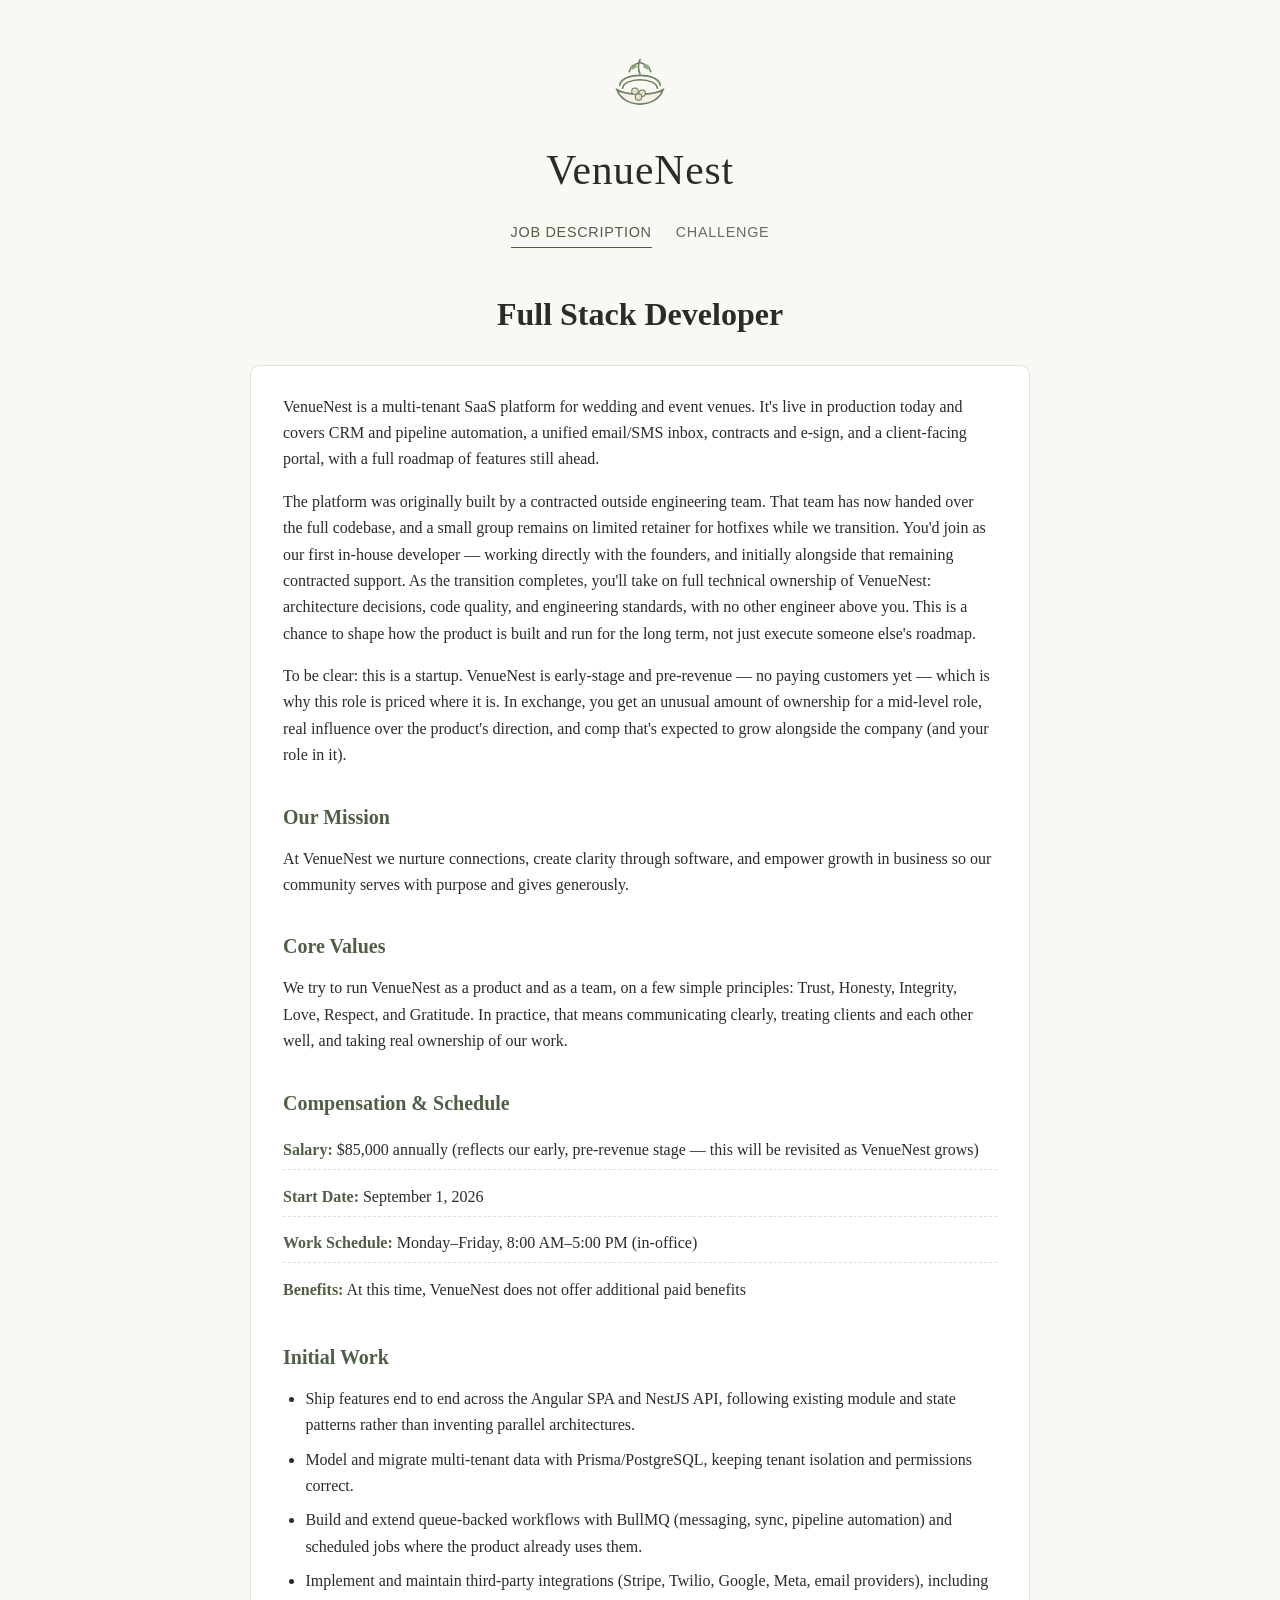
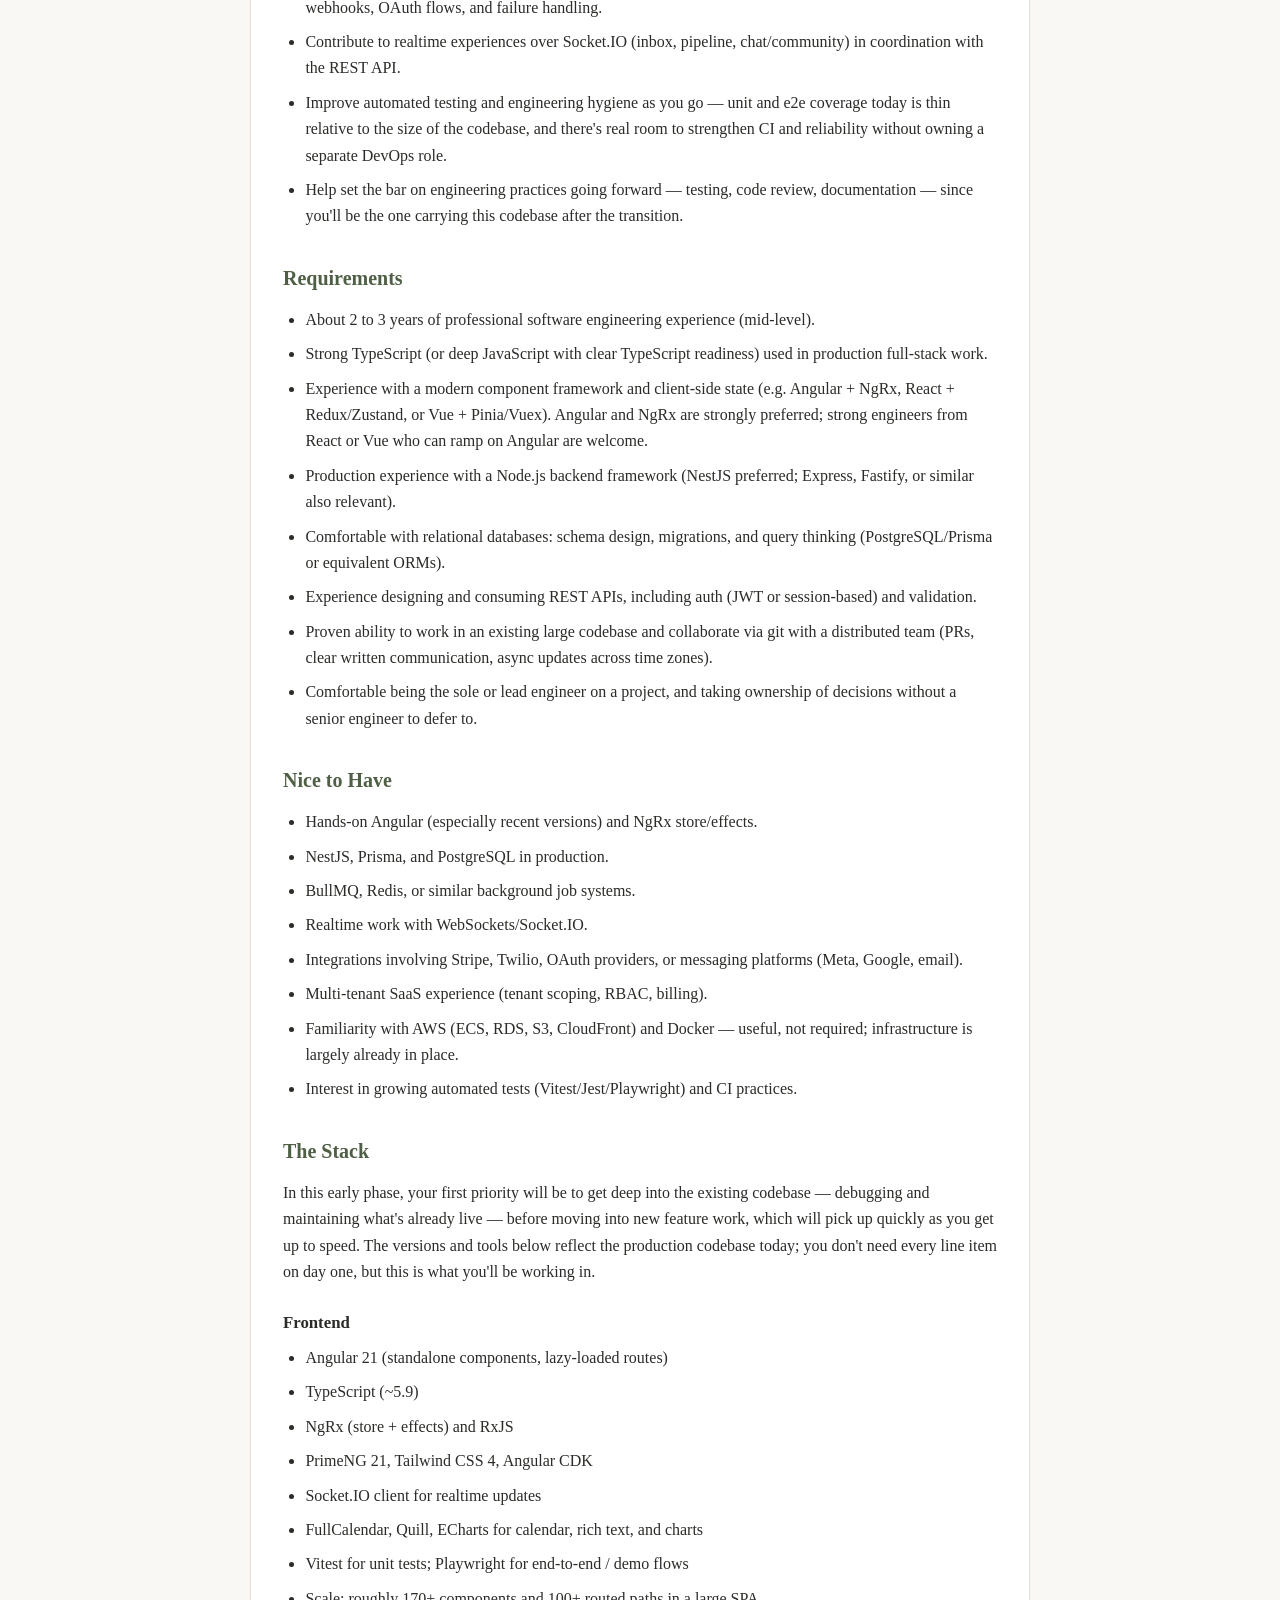
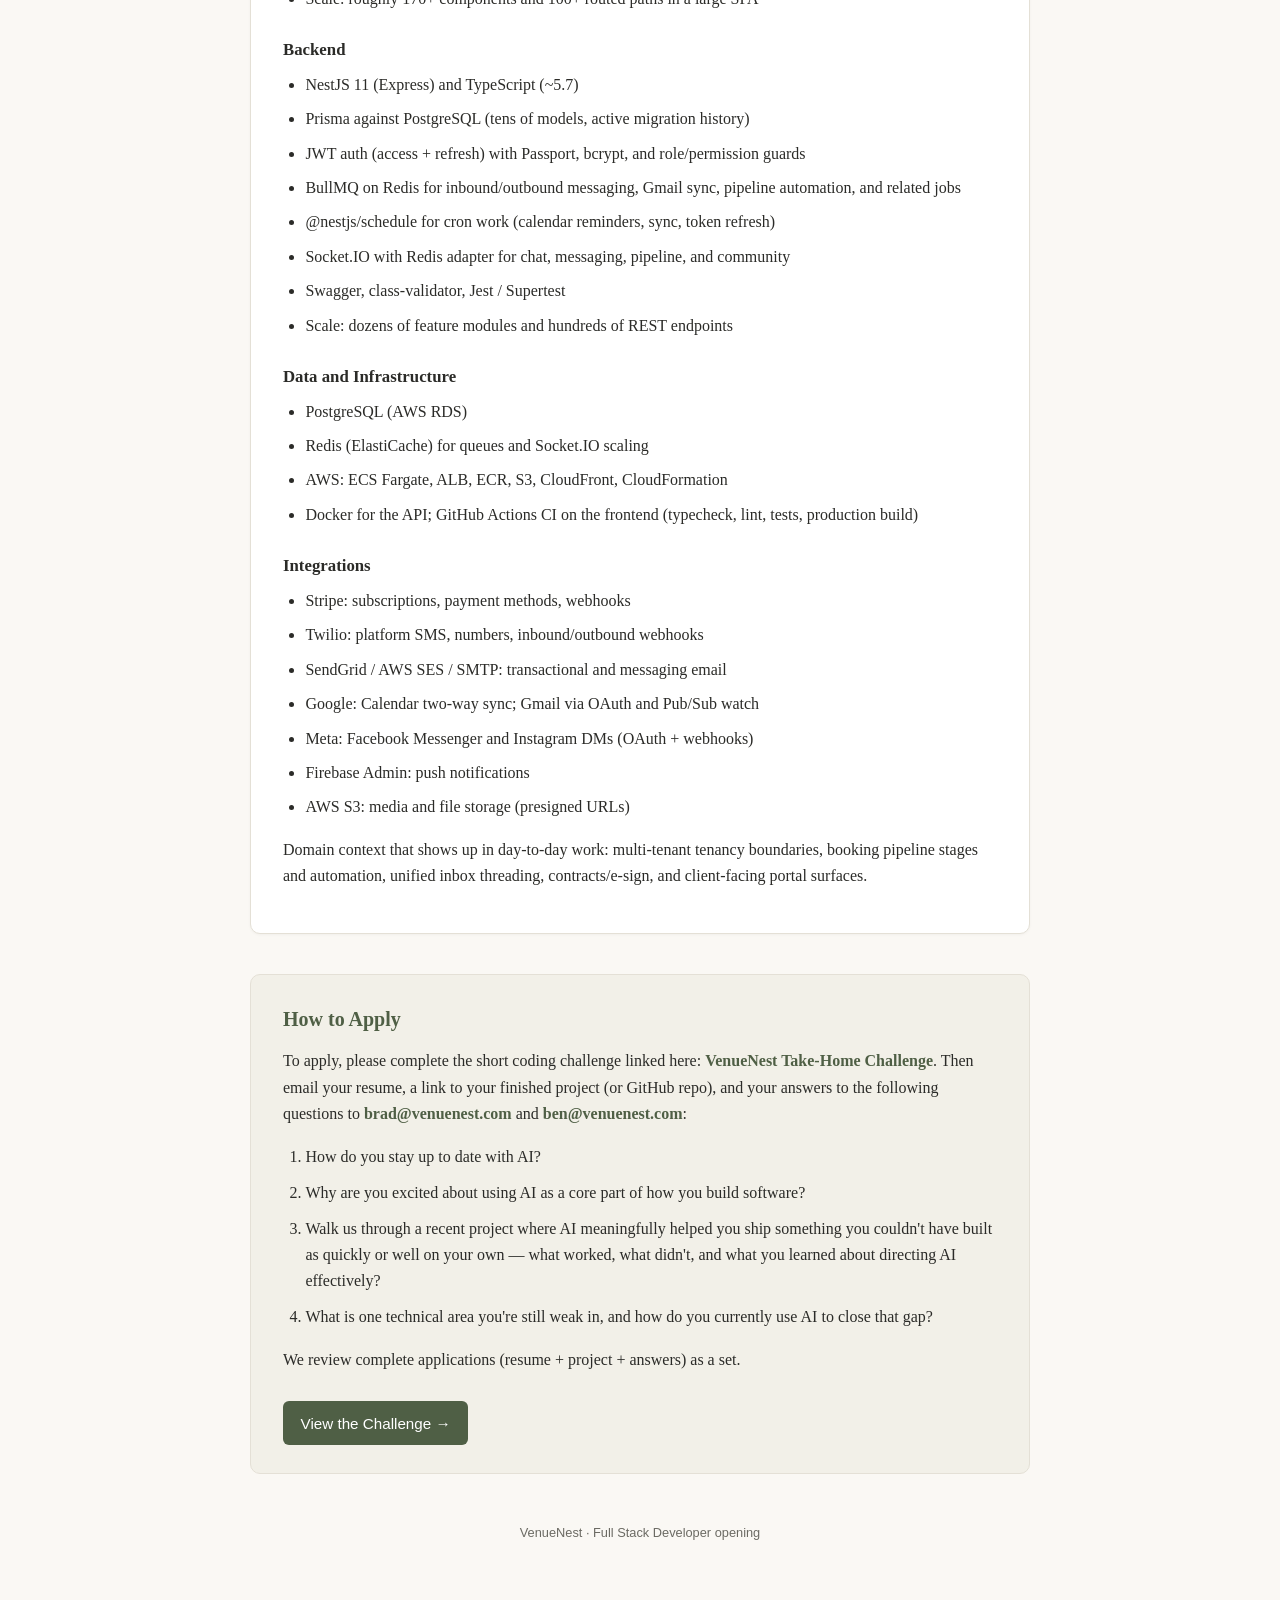
==== index.html @ 5af2a8e0 "Add VenueNest Full Stack Developer job listing site Static GitHub Pages site with the job descriptio" ====
<!DOCTYPE html>
<html lang="en">
<head>
<meta charset="UTF-8">
<meta name="viewport" content="width=device-width, initial-scale=1.0">
<title>Full Stack Developer — VenueNest</title>
<meta name="description" content="Full Stack Developer opening at VenueNest — a multi-tenant SaaS platform for wedding and event venues.">
<link rel="stylesheet" href="styles.css">
</head>
<body>
<div class="wrap">

  <header class="brand">
    <svg viewBox="0 0 100 100" xmlns="http://www.w3.org/2000/svg" aria-label="VenueNest logo">
      <g fill="none" stroke="#6b7f5e" stroke-width="2.2" stroke-linecap="round">
        <path d="M50 16 C 47 24, 47 30, 50 36" />
        <path d="M50 20 C 42 22, 37 27, 35 33" />
        <path d="M50 20 C 58 22, 63 27, 65 33" />
        <ellipse cx="41" cy="26" rx="5" ry="3" transform="rotate(-30 41 26)" fill="#8fa77e" stroke="none"/>
        <ellipse cx="59" cy="26" rx="5" ry="3" transform="rotate(30 59 26)" fill="#8fa77e" stroke="none"/>
        <path d="M22 52 C 22 44, 34 38, 50 38 C 66 38, 78 44, 78 52" />
        <path d="M26 56 C 26 49, 37 44, 50 44 C 63 44, 74 49, 74 56" />
        <path d="M18 58 C 30 66, 70 66, 82 58 C 78 70, 65 78, 50 78 C 35 78, 22 70, 18 58 Z" fill="#f2f0e8" stroke="#6b7f5e"/>
        <circle cx="43" cy="60" r="4.5" fill="#e8dfc8" stroke="#6b7f5e" stroke-width="1.4"/>
        <circle cx="53" cy="63" r="4.5" fill="#e8dfc8" stroke="#6b7f5e" stroke-width="1.4"/>
        <circle cx="48" cy="68" r="4.5" fill="#e8dfc8" stroke="#6b7f5e" stroke-width="1.4"/>
      </g>
    </svg>
    <div class="wordmark">VenueNest</div>
    <nav class="top">
      <a href="index.html" class="active">Job Description</a>
      <a href="challenge.html">Challenge</a>
    </nav>
  </header>

  <h1 class="title">Full Stack Developer</h1>

  <div class="card">
    <p>VenueNest is a multi-tenant SaaS platform for wedding and event venues. It's live in production today and covers CRM and pipeline automation, a unified email/SMS inbox, contracts and e-sign, and a client-facing portal, with a full roadmap of features still ahead.</p>

    <p>The platform was originally built by a contracted outside engineering team. That team has now handed over the full codebase, and a small group remains on limited retainer for hotfixes while we transition. You'd join as our first in-house developer — working directly with the founders, and initially alongside that remaining contracted support. As the transition completes, you'll take on full technical ownership of VenueNest: architecture decisions, code quality, and engineering standards, with no other engineer above you. This is a chance to shape how the product is built and run for the long term, not just execute someone else's roadmap.</p>

    <p>To be clear: this is a startup. VenueNest is early-stage and pre-revenue — no paying customers yet — which is why this role is priced where it is. In exchange, you get an unusual amount of ownership for a mid-level role, real influence over the product's direction, and comp that's expected to grow alongside the company (and your role in it).</p>

    <h2>Our Mission</h2>
    <p>At VenueNest we nurture connections, create clarity through software, and empower growth in business so our community serves with purpose and gives generously.</p>

    <h2>Core Values</h2>
    <p>We try to run VenueNest as a product and as a team, on a few simple principles: Trust, Honesty, Integrity, Love, Respect, and Gratitude. In practice, that means communicating clearly, treating clients and each other well, and taking real ownership of our work.</p>

    <h2>Compensation &amp; Schedule</h2>
    <ul class="meta-list">
      <li><strong>Salary:</strong> $85,000 annually (reflects our early, pre-revenue stage — this will be revisited as VenueNest grows)</li>
      <li><strong>Start Date:</strong> September 1, 2026</li>
      <li><strong>Work Schedule:</strong> Monday–Friday, 8:00 AM–5:00 PM (in-office)</li>
      <li><strong>Benefits:</strong> At this time, VenueNest does not offer additional paid benefits</li>
    </ul>

    <h2>Initial Work</h2>
    <ul>
      <li>Ship features end to end across the Angular SPA and NestJS API, following existing module and state patterns rather than inventing parallel architectures.</li>
      <li>Model and migrate multi-tenant data with Prisma/PostgreSQL, keeping tenant isolation and permissions correct.</li>
      <li>Build and extend queue-backed workflows with BullMQ (messaging, sync, pipeline automation) and scheduled jobs where the product already uses them.</li>
      <li>Implement and maintain third-party integrations (Stripe, Twilio, Google, Meta, email providers), including webhooks, OAuth flows, and failure handling.</li>
      <li>Contribute to realtime experiences over Socket.IO (inbox, pipeline, chat/community) in coordination with the REST API.</li>
      <li>Improve automated testing and engineering hygiene as you go — unit and e2e coverage today is thin relative to the size of the codebase, and there's real room to strengthen CI and reliability without owning a separate DevOps role.</li>
      <li>Help set the bar on engineering practices going forward — testing, code review, documentation — since you'll be the one carrying this codebase after the transition.</li>
    </ul>

    <h2>Requirements</h2>
    <ul>
      <li>About 2 to 3 years of professional software engineering experience (mid-level).</li>
      <li>Strong TypeScript (or deep JavaScript with clear TypeScript readiness) used in production full-stack work.</li>
      <li>Experience with a modern component framework and client-side state (e.g. Angular + NgRx, React + Redux/Zustand, or Vue + Pinia/Vuex). Angular and NgRx are strongly preferred; strong engineers from React or Vue who can ramp on Angular are welcome.</li>
      <li>Production experience with a Node.js backend framework (NestJS preferred; Express, Fastify, or similar also relevant).</li>
      <li>Comfortable with relational databases: schema design, migrations, and query thinking (PostgreSQL/Prisma or equivalent ORMs).</li>
      <li>Experience designing and consuming REST APIs, including auth (JWT or session-based) and validation.</li>
      <li>Proven ability to work in an existing large codebase and collaborate via git with a distributed team (PRs, clear written communication, async updates across time zones).</li>
      <li>Comfortable being the sole or lead engineer on a project, and taking ownership of decisions without a senior engineer to defer to.</li>
    </ul>

    <h2>Nice to Have</h2>
    <ul>
      <li>Hands-on Angular (especially recent versions) and NgRx store/effects.</li>
      <li>NestJS, Prisma, and PostgreSQL in production.</li>
      <li>BullMQ, Redis, or similar background job systems.</li>
      <li>Realtime work with WebSockets/Socket.IO.</li>
      <li>Integrations involving Stripe, Twilio, OAuth providers, or messaging platforms (Meta, Google, email).</li>
      <li>Multi-tenant SaaS experience (tenant scoping, RBAC, billing).</li>
      <li>Familiarity with AWS (ECS, RDS, S3, CloudFront) and Docker — useful, not required; infrastructure is largely already in place.</li>
      <li>Interest in growing automated tests (Vitest/Jest/Playwright) and CI practices.</li>
    </ul>

    <h2>The Stack</h2>
    <p>In this early phase, your first priority will be to get deep into the existing codebase — debugging and maintaining what's already live — before moving into new feature work, which will pick up quickly as you get up to speed. The versions and tools below reflect the production codebase today; you don't need every line item on day one, but this is what you'll be working in.</p>

    <h3>Frontend</h3>
    <ul>
      <li>Angular 21 (standalone components, lazy-loaded routes)</li>
      <li>TypeScript (~5.9)</li>
      <li>NgRx (store + effects) and RxJS</li>
      <li>PrimeNG 21, Tailwind CSS 4, Angular CDK</li>
      <li>Socket.IO client for realtime updates</li>
      <li>FullCalendar, Quill, ECharts for calendar, rich text, and charts</li>
      <li>Vitest for unit tests; Playwright for end-to-end / demo flows</li>
      <li>Scale: roughly 170+ components and 100+ routed paths in a large SPA</li>
    </ul>

    <h3>Backend</h3>
    <ul>
      <li>NestJS 11 (Express) and TypeScript (~5.7)</li>
      <li>Prisma against PostgreSQL (tens of models, active migration history)</li>
      <li>JWT auth (access + refresh) with Passport, bcrypt, and role/permission guards</li>
      <li>BullMQ on Redis for inbound/outbound messaging, Gmail sync, pipeline automation, and related jobs</li>
      <li>@nestjs/schedule for cron work (calendar reminders, sync, token refresh)</li>
      <li>Socket.IO with Redis adapter for chat, messaging, pipeline, and community</li>
      <li>Swagger, class-validator, Jest / Supertest</li>
      <li>Scale: dozens of feature modules and hundreds of REST endpoints</li>
    </ul>

    <h3>Data and Infrastructure</h3>
    <ul>
      <li>PostgreSQL (AWS RDS)</li>
      <li>Redis (ElastiCache) for queues and Socket.IO scaling</li>
      <li>AWS: ECS Fargate, ALB, ECR, S3, CloudFront, CloudFormation</li>
      <li>Docker for the API; GitHub Actions CI on the frontend (typecheck, lint, tests, production build)</li>
    </ul>

    <h3>Integrations</h3>
    <ul>
      <li>Stripe: subscriptions, payment methods, webhooks</li>
      <li>Twilio: platform SMS, numbers, inbound/outbound webhooks</li>
      <li>SendGrid / AWS SES / SMTP: transactional and messaging email</li>
      <li>Google: Calendar two-way sync; Gmail via OAuth and Pub/Sub watch</li>
      <li>Meta: Facebook Messenger and Instagram DMs (OAuth + webhooks)</li>
      <li>Firebase Admin: push notifications</li>
      <li>AWS S3: media and file storage (presigned URLs)</li>
    </ul>

    <p>Domain context that shows up in day-to-day work: multi-tenant tenancy boundaries, booking pipeline stages and automation, unified inbox threading, contracts/e-sign, and client-facing portal surfaces.</p>
  </div>

  <div class="apply-block">
    <h2>How to Apply</h2>
    <p>To apply, please complete the short coding challenge linked here: <a class="email" href="challenge.html">VenueNest Take-Home Challenge</a>. Then email your resume, a link to your finished project (or GitHub repo), and your answers to the following questions to <a class="email" href="mailto:brad@venuenest.com">brad@venuenest.com</a> and <a class="email" href="mailto:ben@venuenest.com">ben@venuenest.com</a>:</p>
    <ol>
      <li>How do you stay up to date with AI?</li>
      <li>Why are you excited about using AI as a core part of how you build software?</li>
      <li>Walk us through a recent project where AI meaningfully helped you ship something you couldn't have built as quickly or well on your own — what worked, what didn't, and what you learned about directing AI effectively?</li>
      <li>What is one technical area you're still weak in, and how do you currently use AI to close that gap?</li>
    </ol>
    <p>We review complete applications (resume + project + answers) as a set.</p>
    <a class="challenge-link" href="challenge.html">View the Challenge →</a>
  </div>

  <footer class="site">VenueNest · Full Stack Developer opening</footer>

</div>
</body>
</html>
---- styles.css ----
:root {
  --ink: #2b2b28;
  --muted: #6b6a63;
  --paper: #faf8f4;
  --card: #ffffff;
  --line: #e4e0d6;
  --accent: #6b7f5e;
  --accent-dark: #4f5f45;
  --max: 780px;
}

* { box-sizing: border-box; }

html, body {
  margin: 0;
  padding: 0;
  background: var(--paper);
  color: var(--ink);
  font-family: "Iowan Old Style", "Palatino Linotype", Georgia, "Times New Roman", serif;
  line-height: 1.65;
}

body {
  padding: 3rem 1.25rem 5rem;
}

.wrap {
  max-width: var(--max);
  margin: 0 auto;
}

header.brand {
  text-align: center;
  margin-bottom: 2.5rem;
}

header.brand svg {
  width: 72px;
  height: 72px;
  margin-bottom: 0.5rem;
}

header.brand .wordmark {
  font-size: 2.6rem;
  letter-spacing: 0.02em;
  color: var(--ink);
  font-weight: 500;
}

nav.top {
  display: flex;
  justify-content: center;
  gap: 1.5rem;
  margin-top: 1rem;
  font-family: -apple-system, BlinkMacSystemFont, "Segoe UI", Helvetica, Arial, sans-serif;
  font-size: 0.9rem;
  letter-spacing: 0.05em;
  text-transform: uppercase;
}

nav.top a {
  color: var(--muted);
  text-decoration: none;
  border-bottom: 1px solid transparent;
  padding-bottom: 2px;
}

nav.top a.active {
  color: var(--accent-dark);
  border-bottom-color: var(--accent-dark);
}

nav.top a:hover {
  color: var(--accent-dark);
}

hr.rule {
  border: none;
  border-top: 1px solid var(--line);
  margin: 2rem 0;
}

h1.title {
  text-align: center;
  font-size: 2rem;
  font-weight: 600;
  margin: 0 0 1.5rem;
}

h2 {
  font-size: 1.25rem;
  font-weight: 600;
  margin: 2rem 0 0.75rem;
  color: var(--accent-dark);
}

h3 {
  font-size: 1.05rem;
  font-weight: 600;
  margin: 1.5rem 0 0.5rem;
}

p {
  margin: 0 0 1rem;
}

ul {
  margin: 0 0 1rem;
  padding-left: 1.4rem;
}

li {
  margin-bottom: 0.5rem;
}

.meta-list {
  list-style: none;
  padding-left: 0;
}

.meta-list li {
  padding: 0.35rem 0;
  border-bottom: 1px dashed var(--line);
}

.meta-list li:last-child {
  border-bottom: none;
}

.meta-list strong {
  color: var(--accent-dark);
}

.card {
  background: var(--card);
  border: 1px solid var(--line);
  border-radius: 10px;
  padding: 1.75rem 2rem;
  box-shadow: 0 1px 3px rgba(0,0,0,0.04);
}

.apply-block {
  margin-top: 2.5rem;
  background: #f2f0e8;
  border: 1px solid var(--line);
  border-radius: 10px;
  padding: 1.75rem 2rem;
}

.apply-block h2 {
  margin-top: 0;
}

.apply-block ol {
  padding-left: 1.4rem;
}

.apply-block li {
  margin-bottom: 0.6rem;
}

a.email {
  color: var(--accent-dark);
  font-weight: 600;
  text-decoration: none;
}

a.email:hover {
  text-decoration: underline;
}

.challenge-link {
  display: inline-block;
  margin-top: 0.75rem;
  font-family: -apple-system, BlinkMacSystemFont, "Segoe UI", Helvetica, Arial, sans-serif;
  font-size: 0.95rem;
  color: #fff;
  background: var(--accent-dark);
  padding: 0.6rem 1.1rem;
  border-radius: 6px;
  text-decoration: none;
}

.challenge-link:hover {
  background: var(--accent);
}

footer.site {
  text-align: center;
  margin-top: 3rem;
  font-family: -apple-system, BlinkMacSystemFont, "Segoe UI", Helvetica, Arial, sans-serif;
  font-size: 0.8rem;
  color: var(--muted);
}
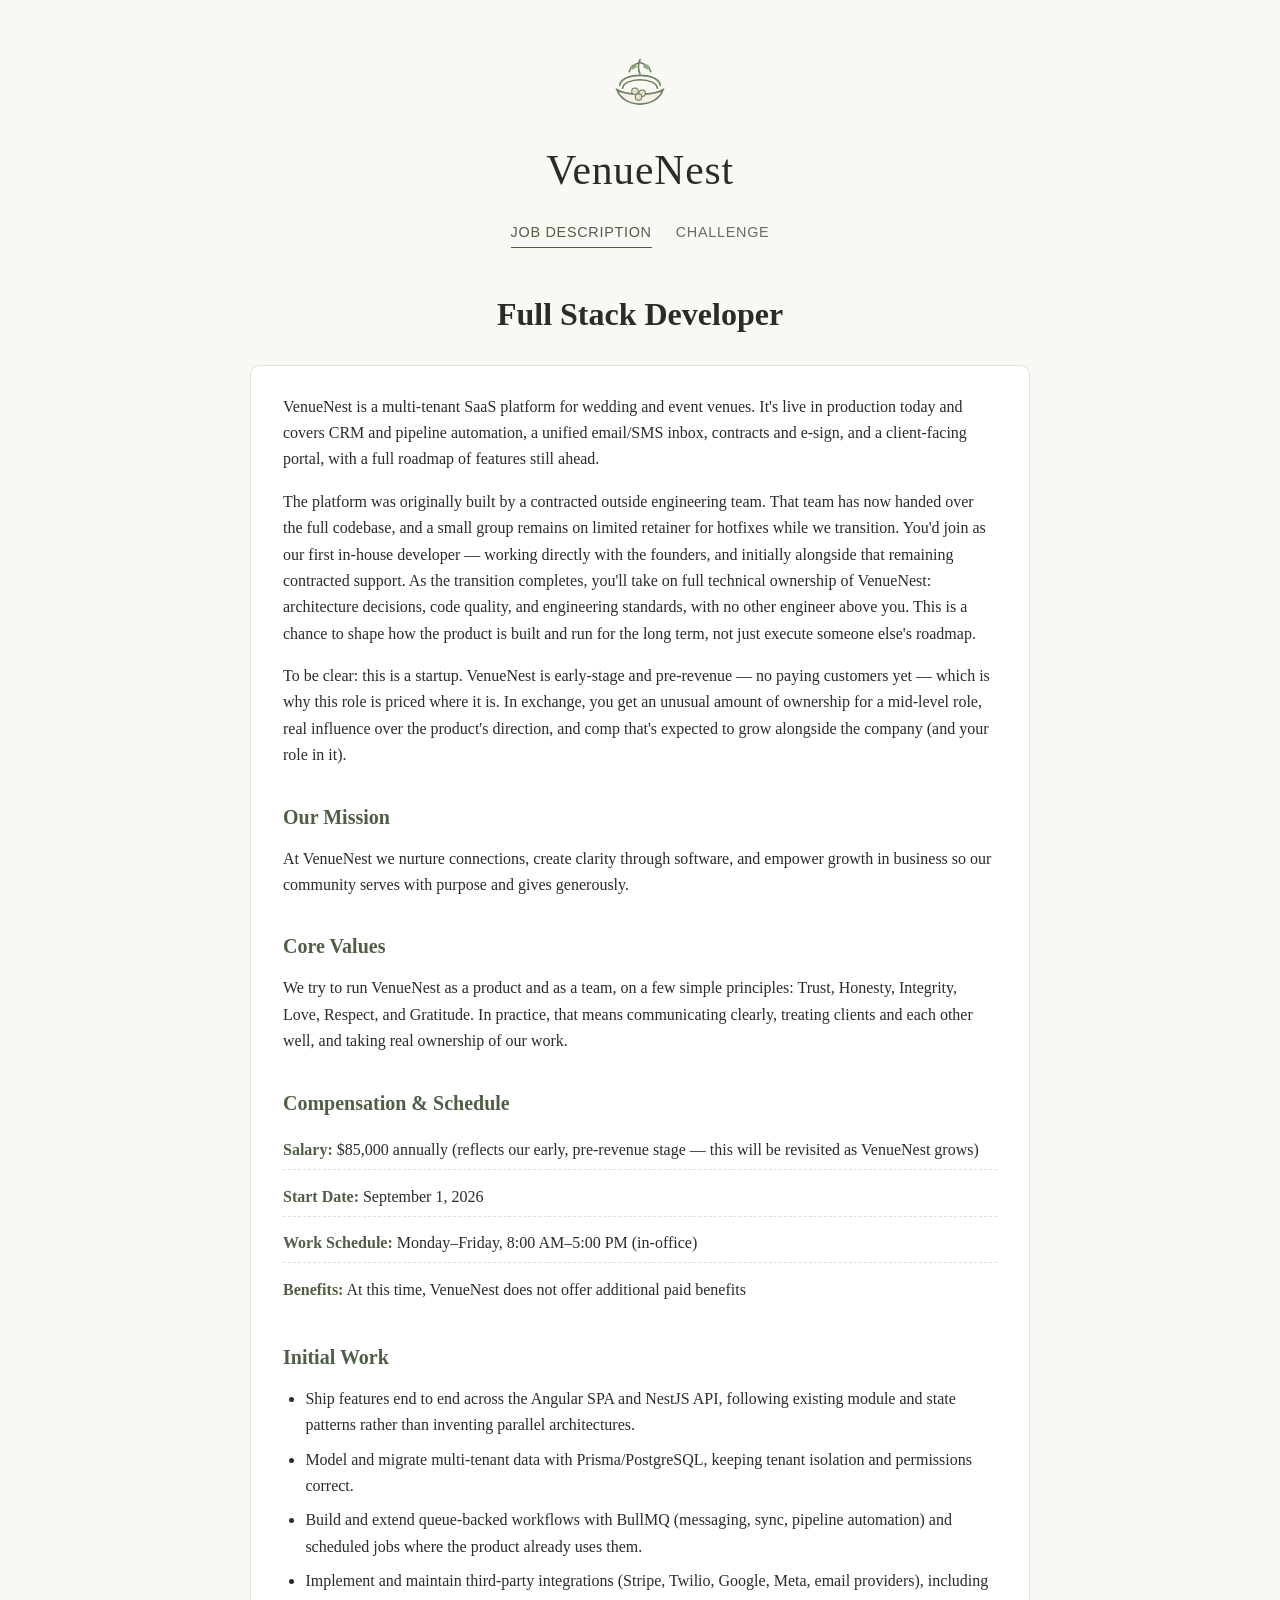
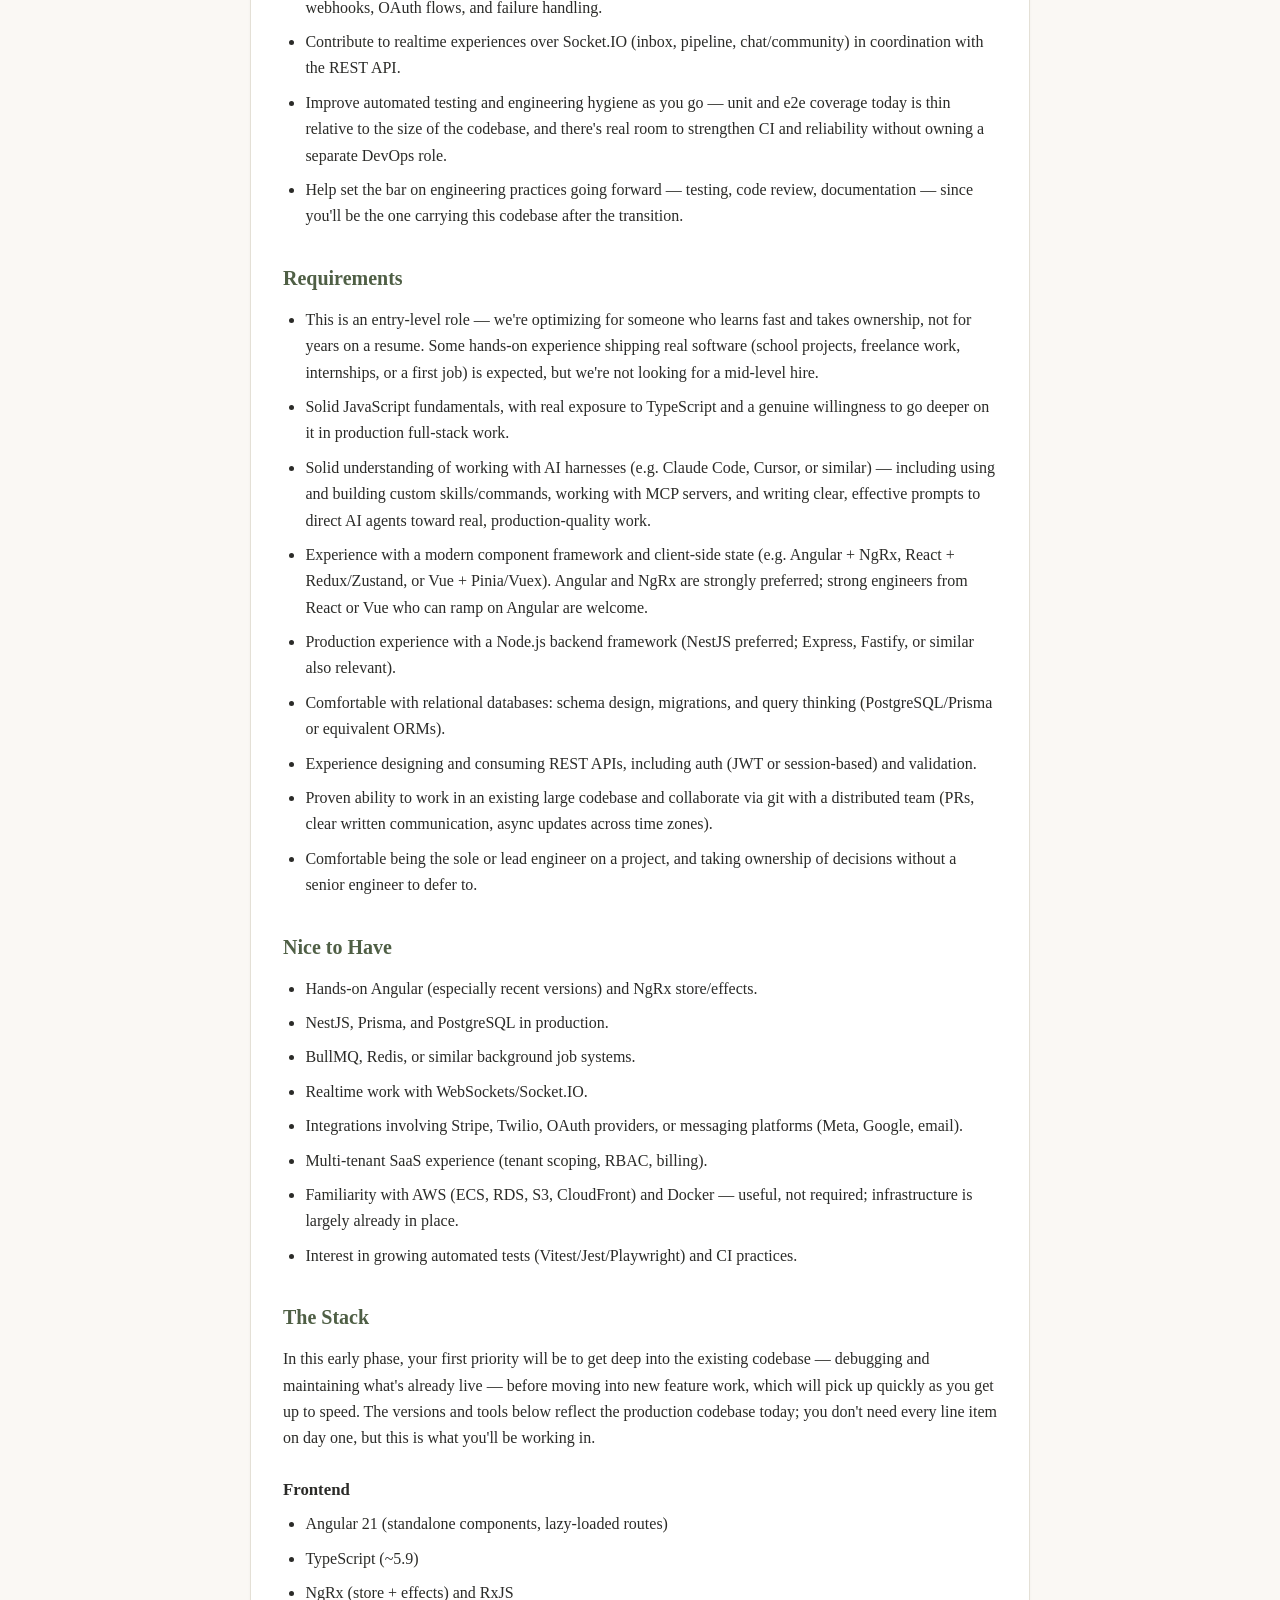
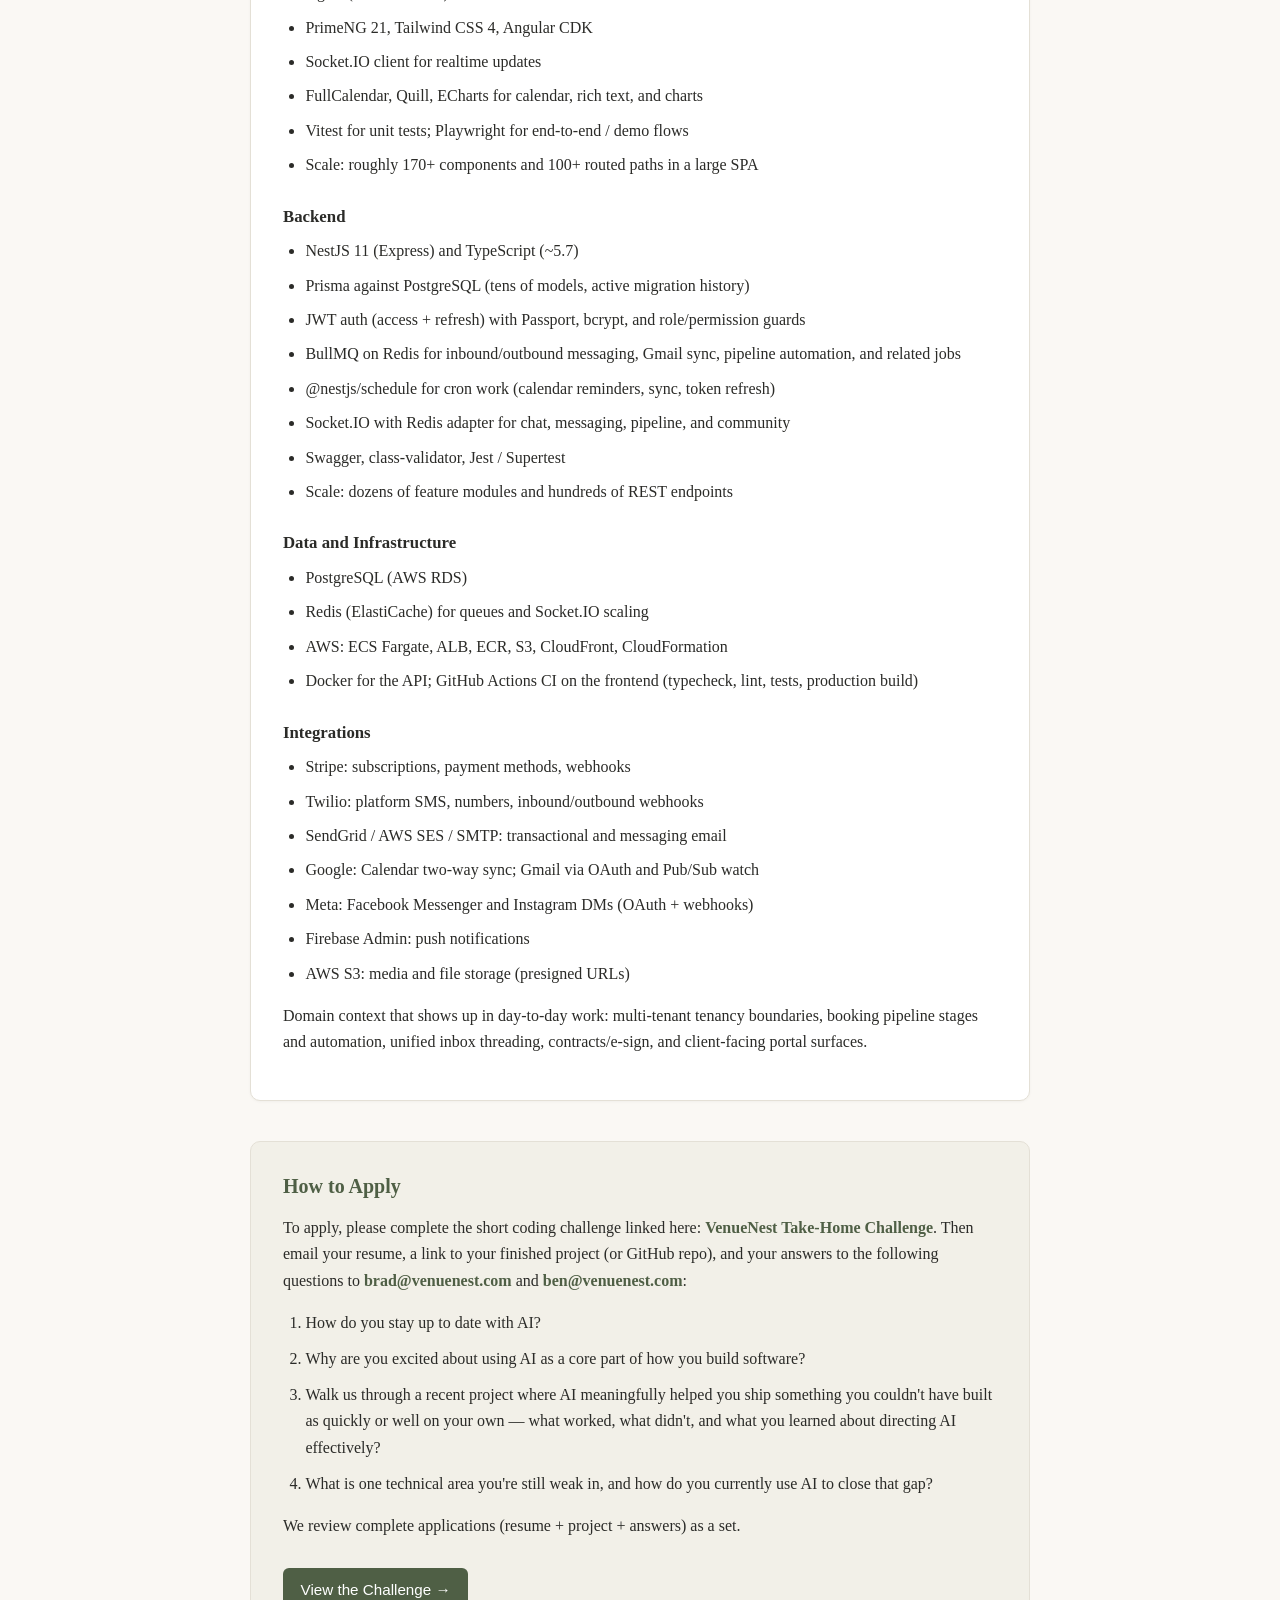
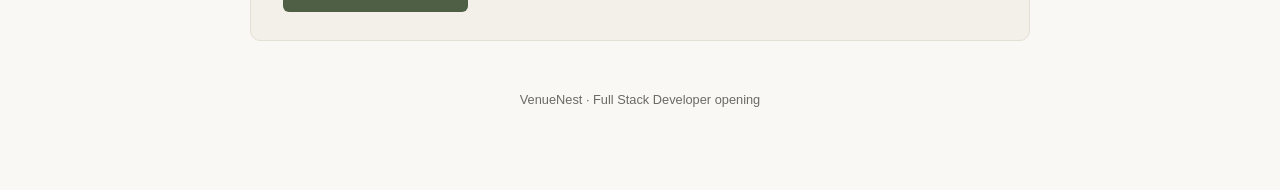
==== commit b4afbd31: "Simplify requirements for entry-level framing, add AI harness/MCP requirement" ====
--- a/index.html
+++ b/index.html
@@ -69,8 +69,9 @@
 
     <h2>Requirements</h2>
     <ul>
-      <li>About 2 to 3 years of professional software engineering experience (mid-level).</li>
-      <li>Strong TypeScript (or deep JavaScript with clear TypeScript readiness) used in production full-stack work.</li>
+      <li>This is an entry-level role — we're optimizing for someone who learns fast and takes ownership, not for years on a resume. Some hands-on experience shipping real software (school projects, freelance work, internships, or a first job) is expected, but we're not looking for a mid-level hire.</li>
+      <li>Solid JavaScript fundamentals, with real exposure to TypeScript and a genuine willingness to go deeper on it in production full-stack work.</li>
+      <li>Solid understanding of working with AI harnesses (e.g. Claude Code, Cursor, or similar) — including using and building custom skills/commands, working with MCP servers, and writing clear, effective prompts to direct AI agents toward real, production-quality work.</li>
       <li>Experience with a modern component framework and client-side state (e.g. Angular + NgRx, React + Redux/Zustand, or Vue + Pinia/Vuex). Angular and NgRx are strongly preferred; strong engineers from React or Vue who can ramp on Angular are welcome.</li>
       <li>Production experience with a Node.js backend framework (NestJS preferred; Express, Fastify, or similar also relevant).</li>
       <li>Comfortable with relational databases: schema design, migrations, and query thinking (PostgreSQL/Prisma or equivalent ORMs).</li>
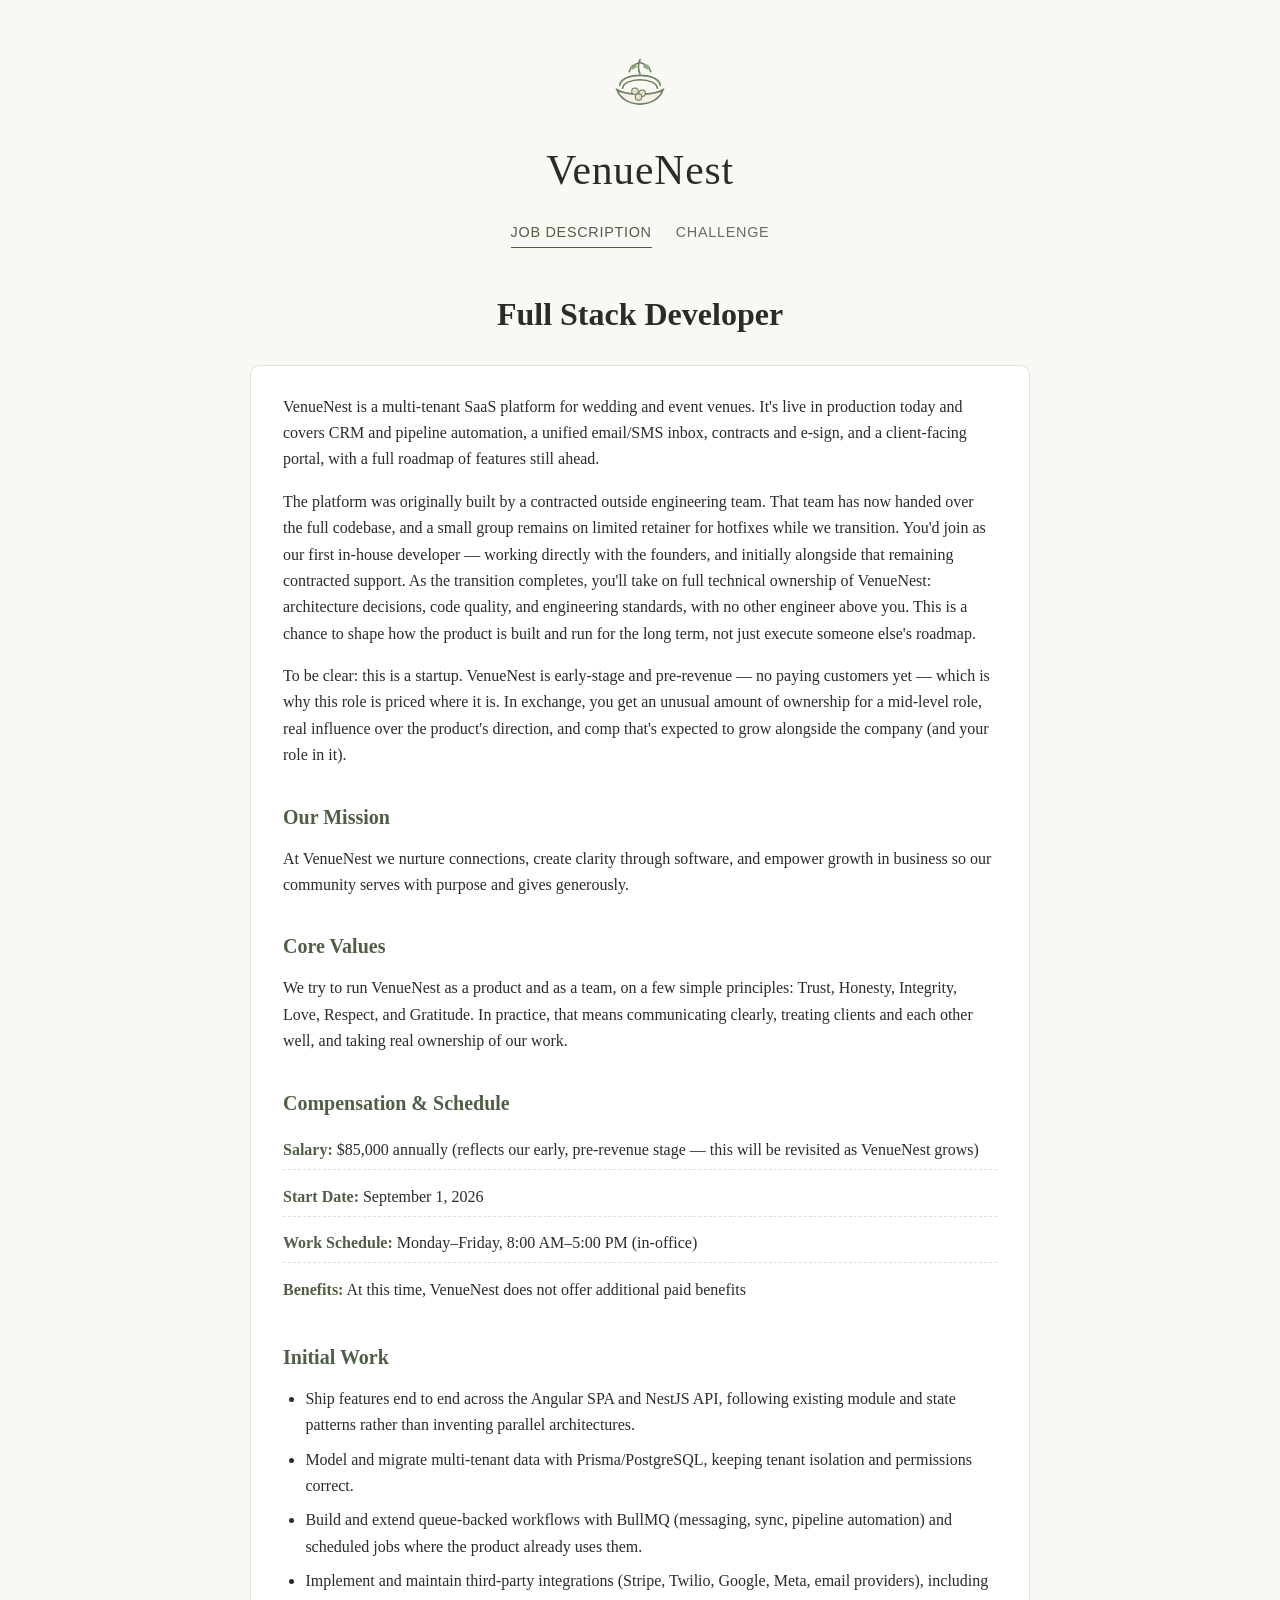
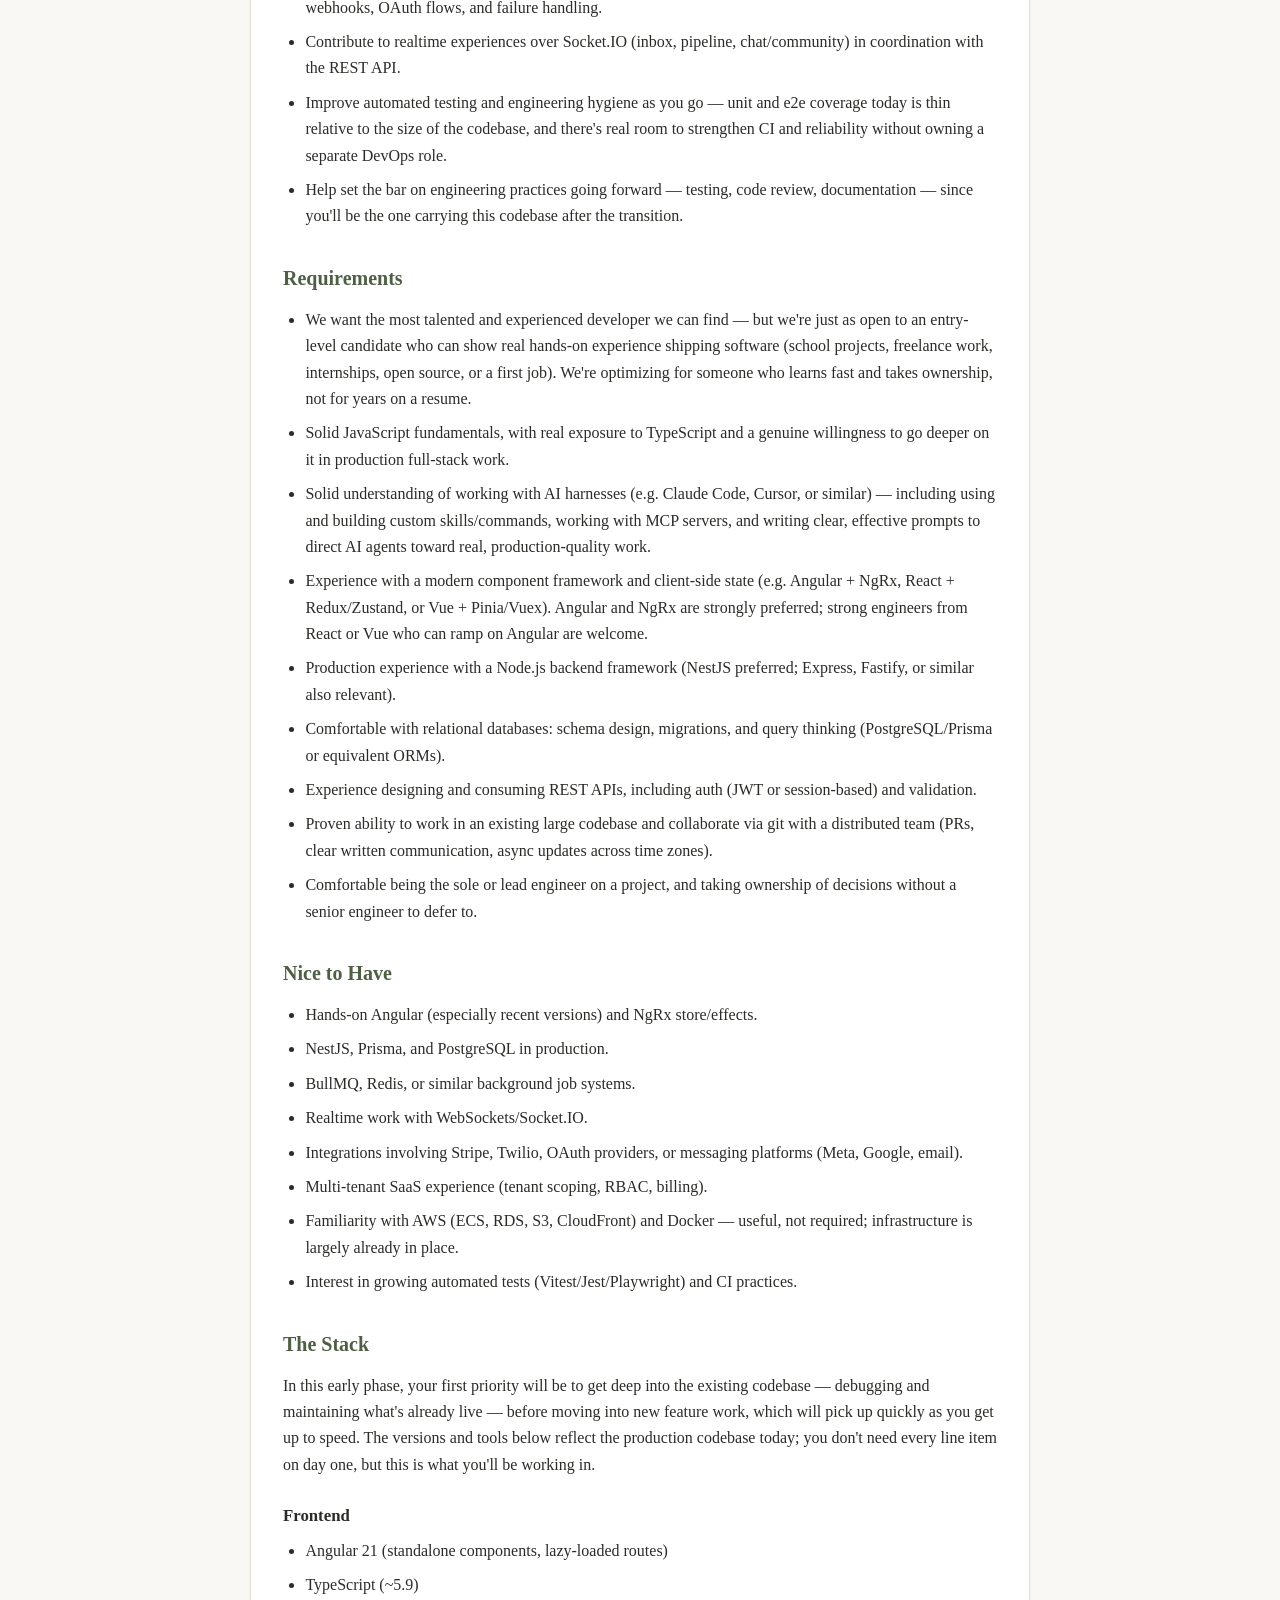
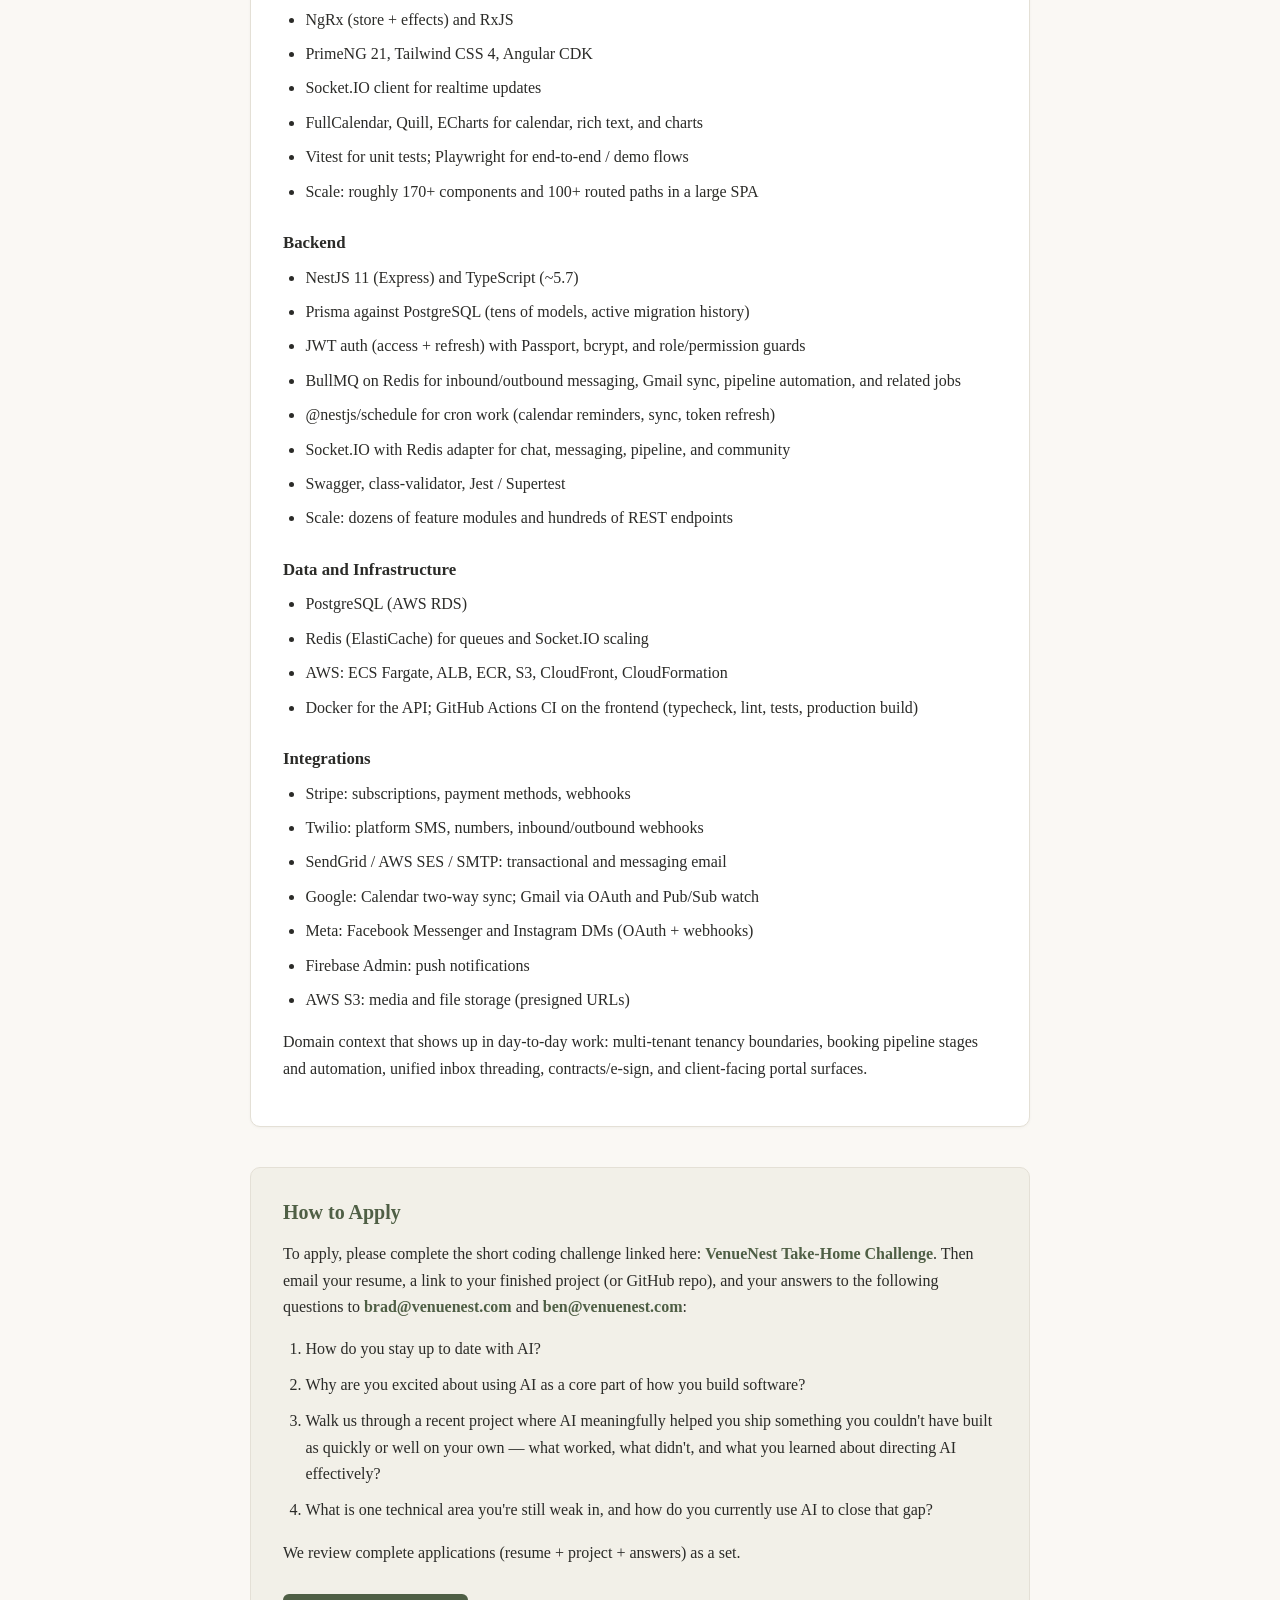
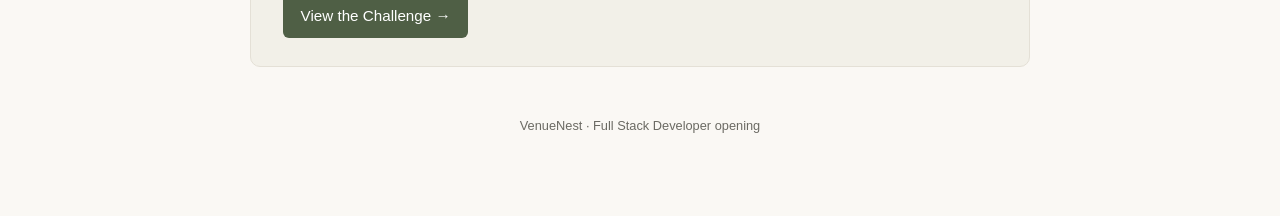
==== commit 12397b29: "Reframe experience requirement: open to all levels, not entry-level-only" ====
--- a/index.html
+++ b/index.html
@@ -69,7 +69,7 @@
 
     <h2>Requirements</h2>
     <ul>
-      <li>This is an entry-level role — we're optimizing for someone who learns fast and takes ownership, not for years on a resume. Some hands-on experience shipping real software (school projects, freelance work, internships, or a first job) is expected, but we're not looking for a mid-level hire.</li>
+      <li>We want the most talented and experienced developer we can find — but we're just as open to an entry-level candidate who can show real hands-on experience shipping software (school projects, freelance work, internships, open source, or a first job). We're optimizing for someone who learns fast and takes ownership, not for years on a resume.</li>
       <li>Solid JavaScript fundamentals, with real exposure to TypeScript and a genuine willingness to go deeper on it in production full-stack work.</li>
       <li>Solid understanding of working with AI harnesses (e.g. Claude Code, Cursor, or similar) — including using and building custom skills/commands, working with MCP servers, and writing clear, effective prompts to direct AI agents toward real, production-quality work.</li>
       <li>Experience with a modern component framework and client-side state (e.g. Angular + NgRx, React + Redux/Zustand, or Vue + Pinia/Vuex). Angular and NgRx are strongly preferred; strong engineers from React or Vue who can ramp on Angular are welcome.</li>
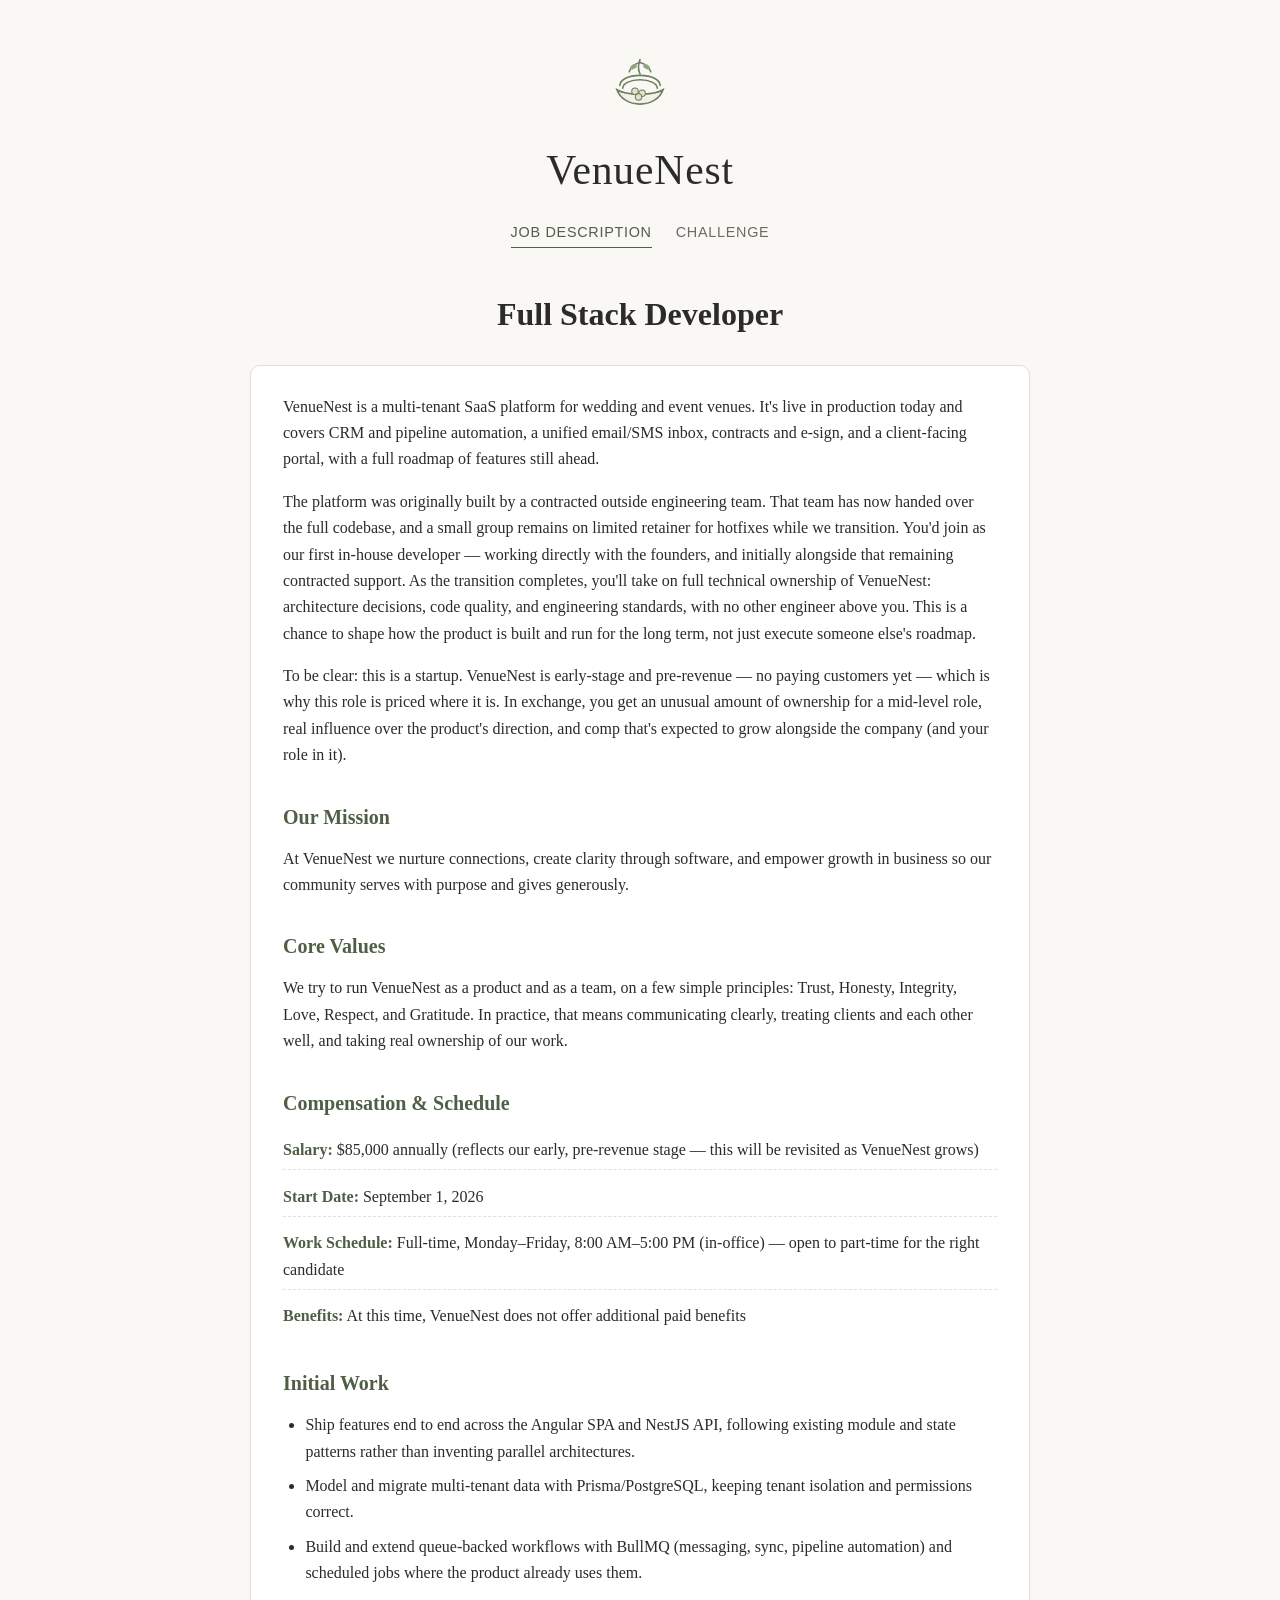
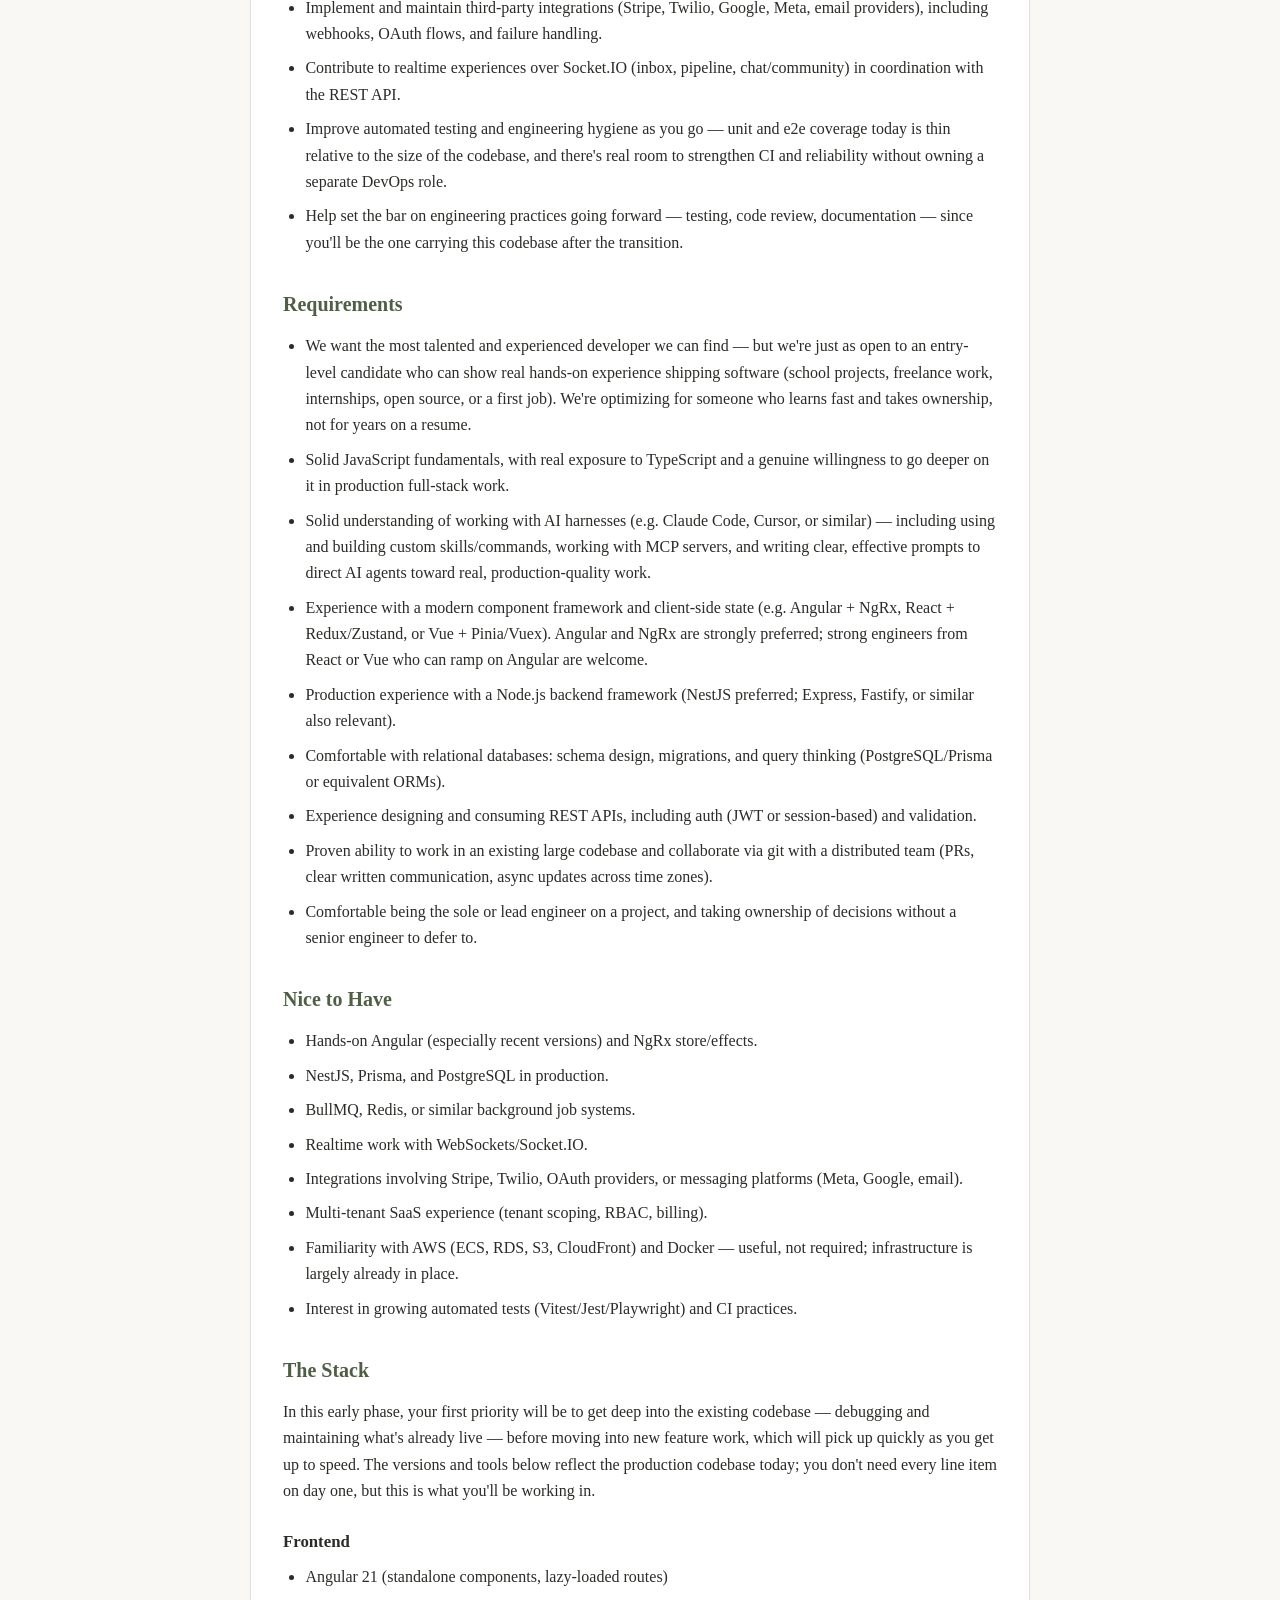
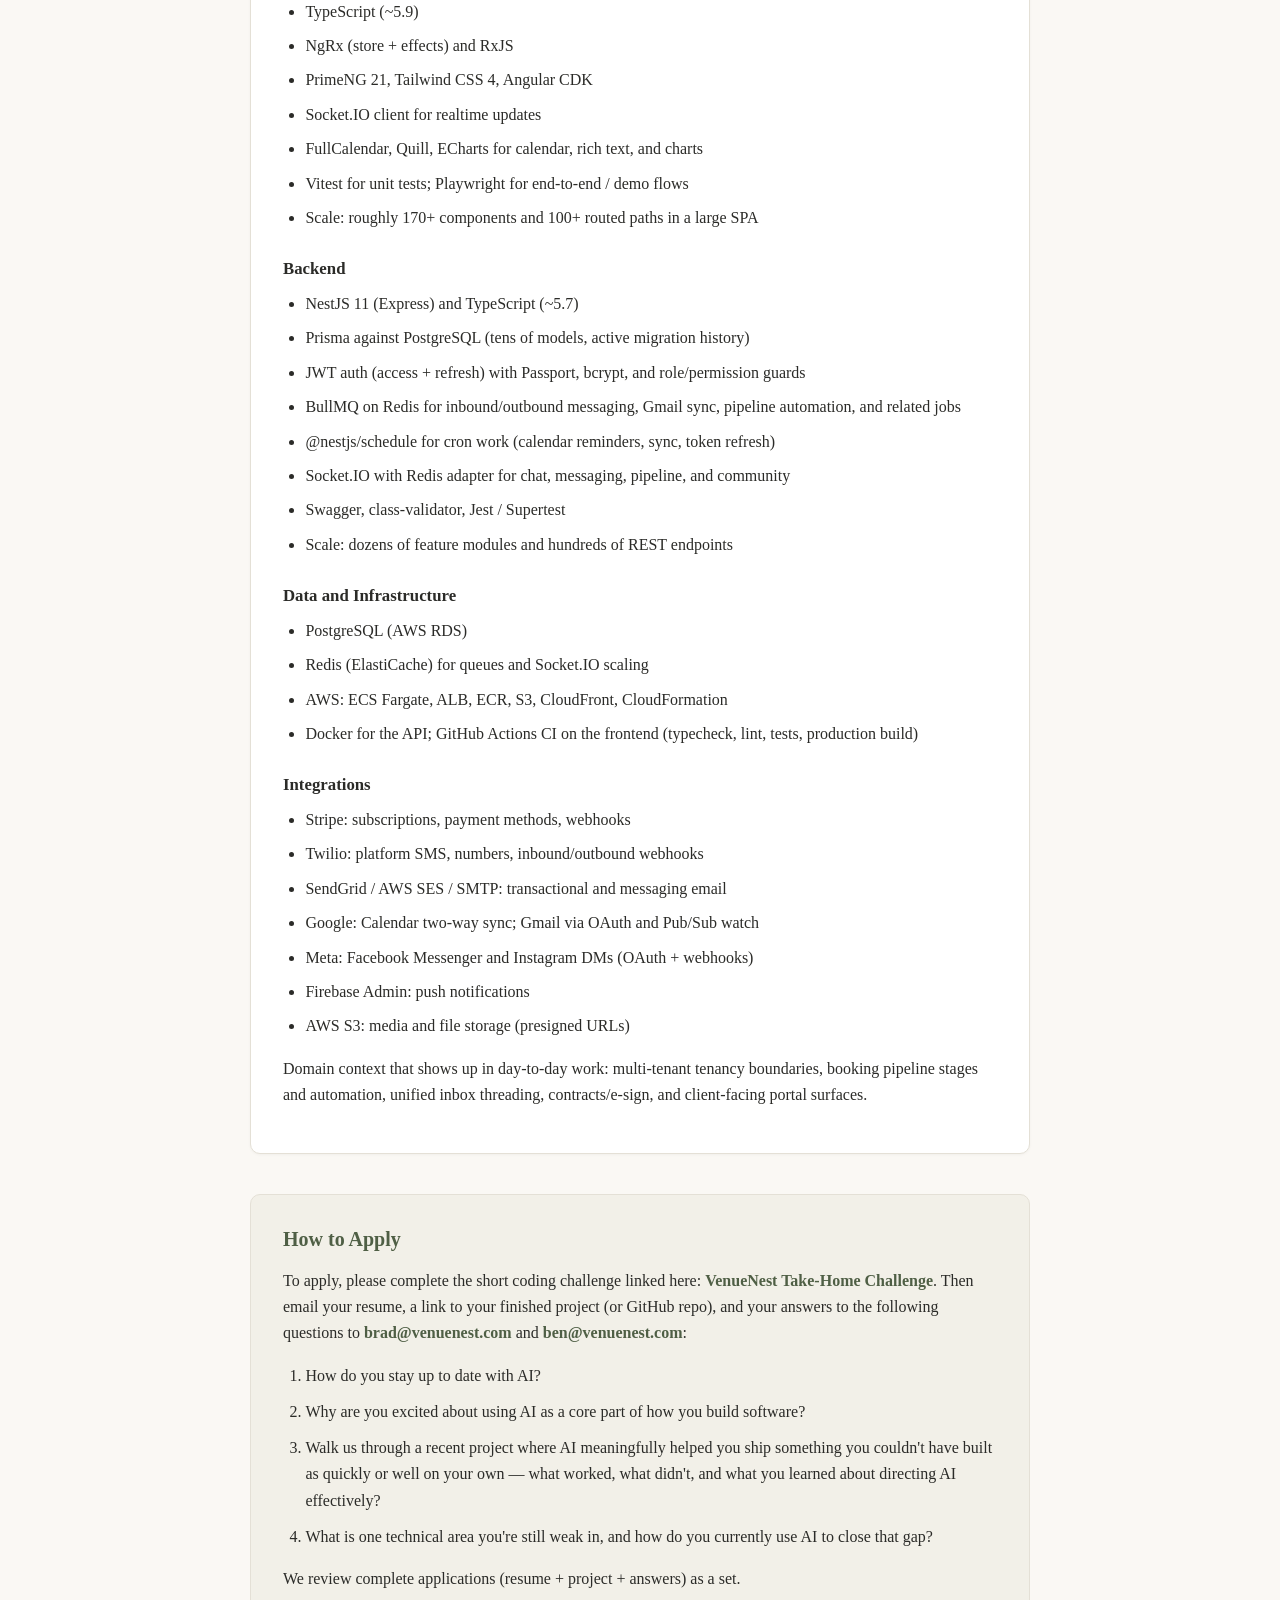
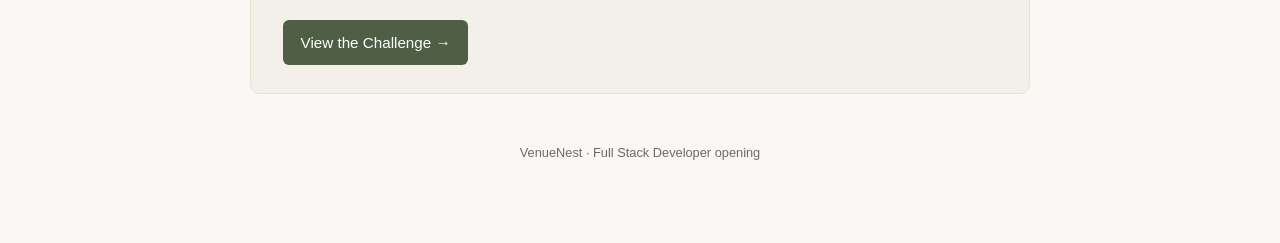
==== commit 8f164fc1: "Note schedule is full-time with openness to part-time" ====
--- a/index.html
+++ b/index.html
@@ -52,7 +52,7 @@
     <ul class="meta-list">
       <li><strong>Salary:</strong> $85,000 annually (reflects our early, pre-revenue stage — this will be revisited as VenueNest grows)</li>
       <li><strong>Start Date:</strong> September 1, 2026</li>
-      <li><strong>Work Schedule:</strong> Monday–Friday, 8:00 AM–5:00 PM (in-office)</li>
+      <li><strong>Work Schedule:</strong> Full-time, Monday–Friday, 8:00 AM–5:00 PM (in-office) — open to part-time for the right candidate</li>
       <li><strong>Benefits:</strong> At this time, VenueNest does not offer additional paid benefits</li>
     </ul>
 
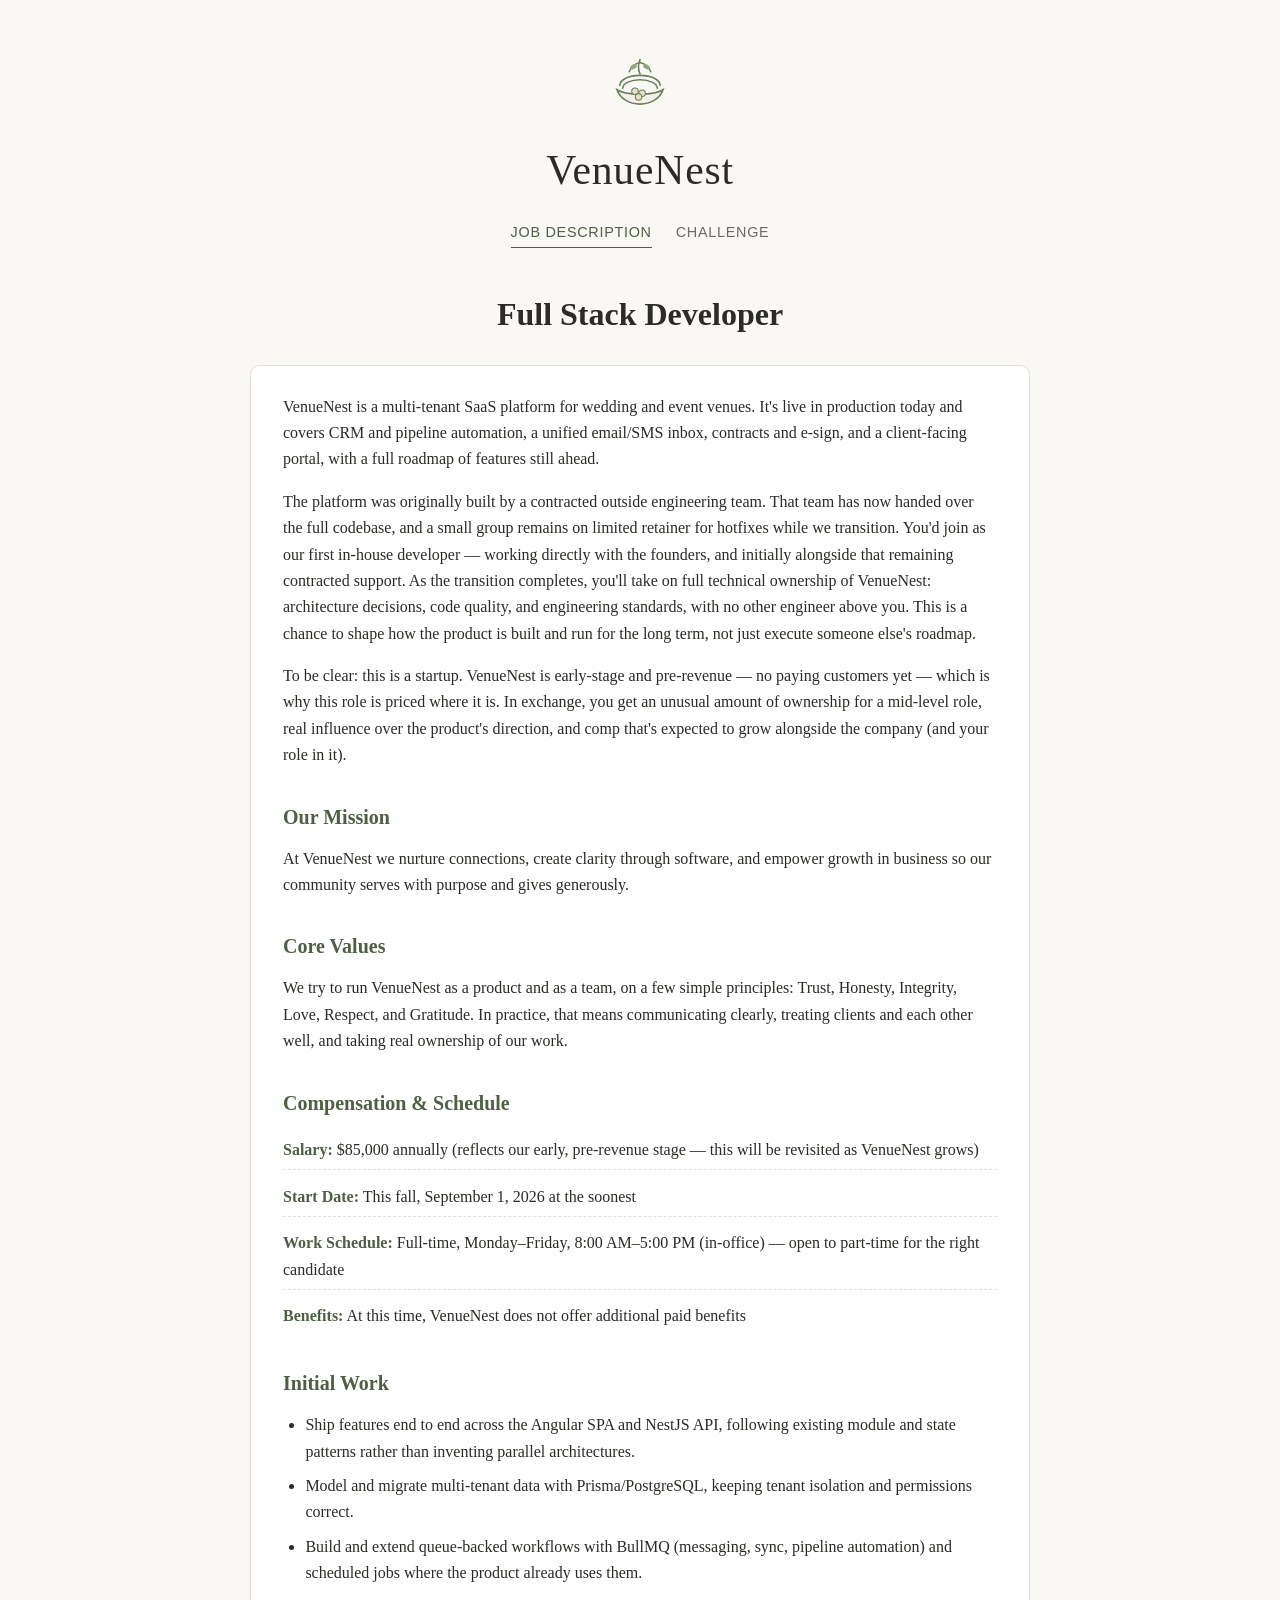
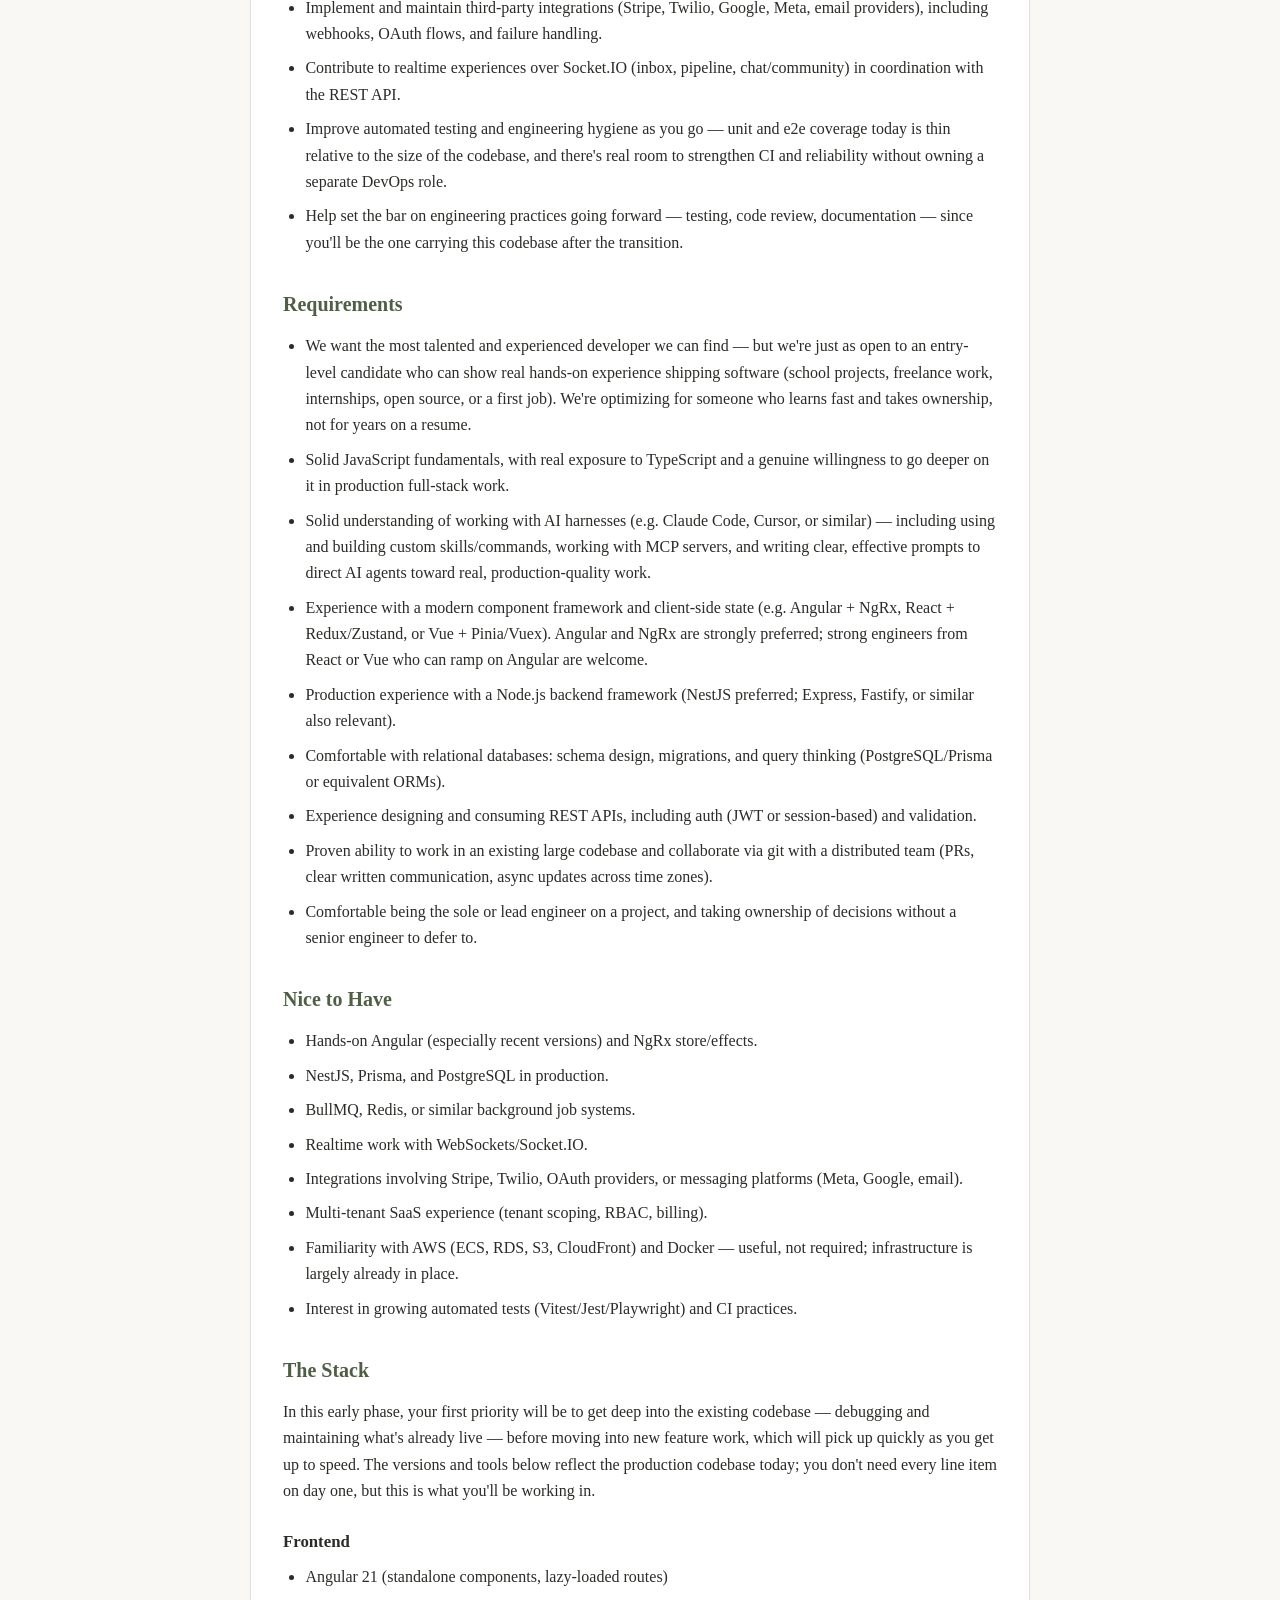
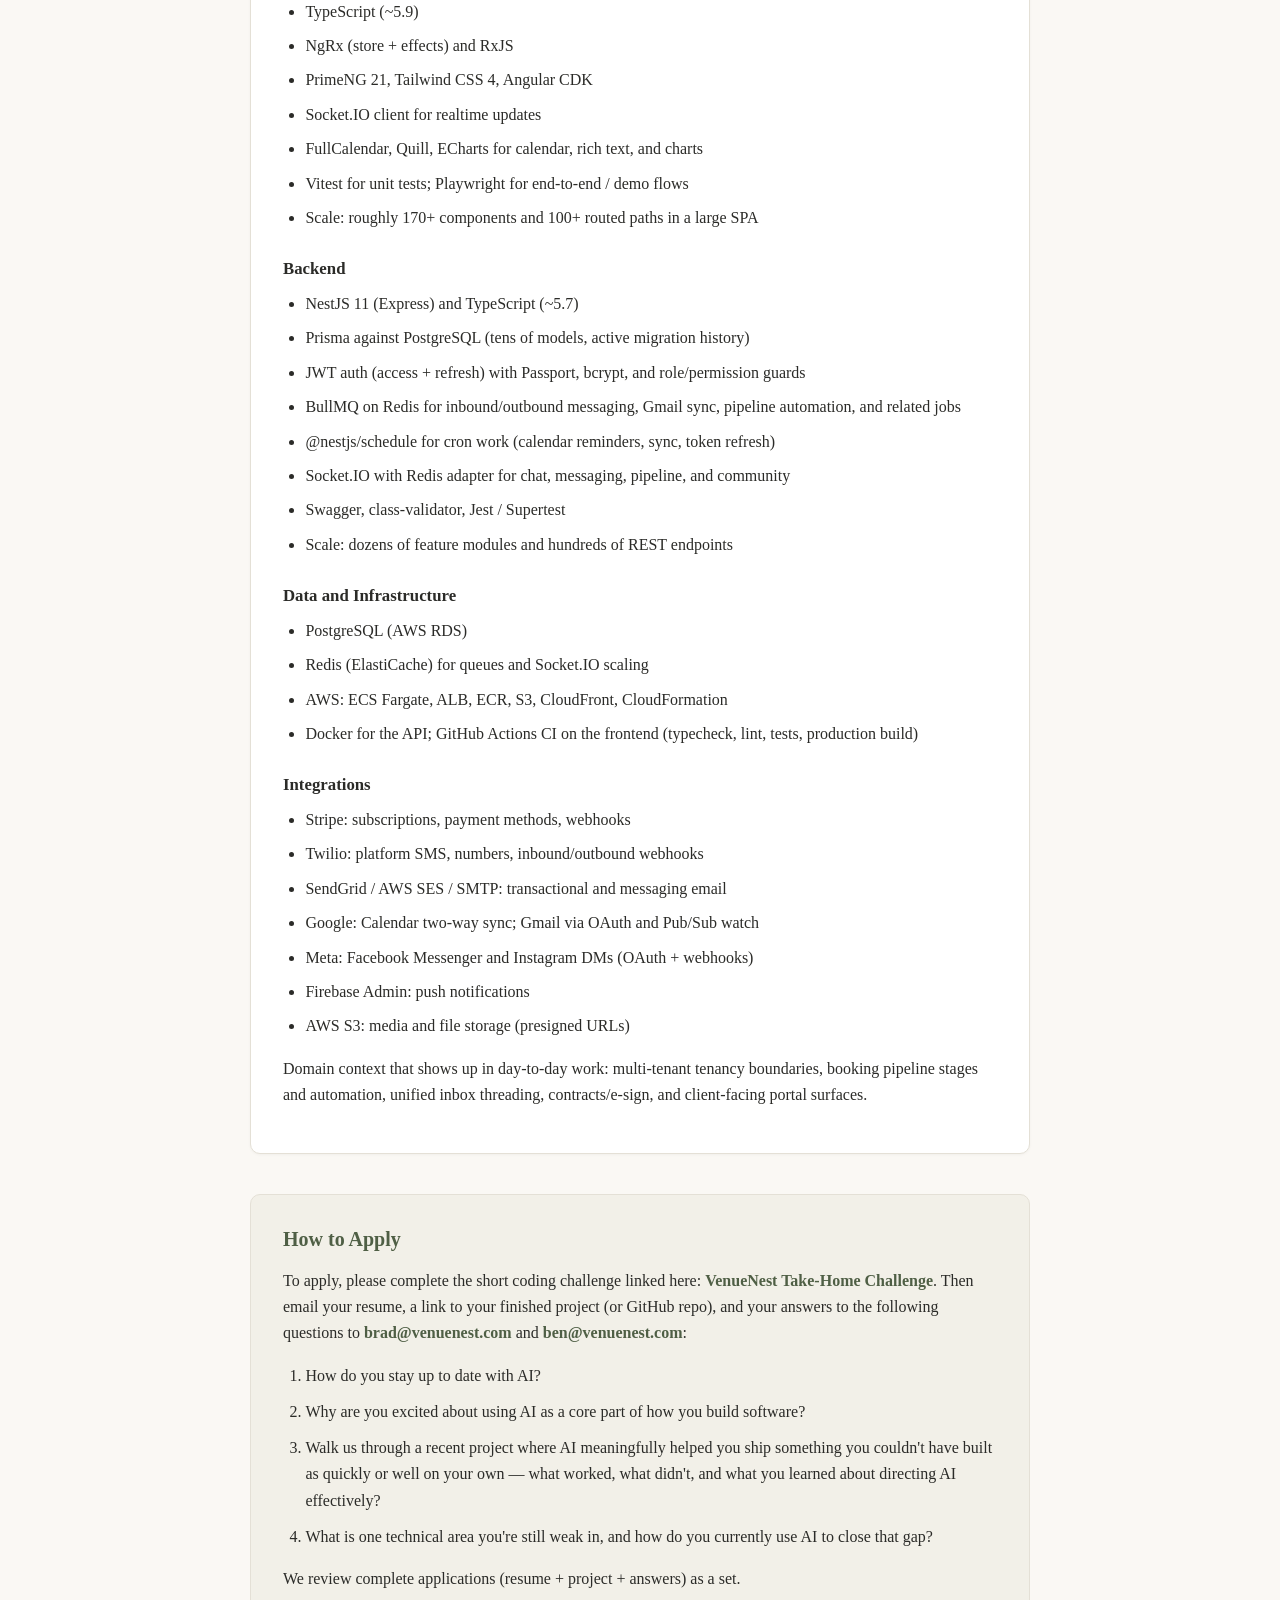
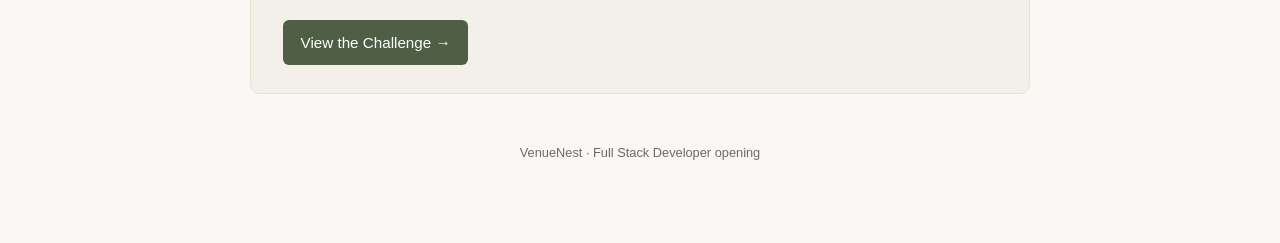
==== commit 2a400995: "Loosen start date to this fall, Sept 1 at the soonest" ====
--- a/index.html
+++ b/index.html
@@ -51,7 +51,7 @@
     <h2>Compensation &amp; Schedule</h2>
     <ul class="meta-list">
       <li><strong>Salary:</strong> $85,000 annually (reflects our early, pre-revenue stage — this will be revisited as VenueNest grows)</li>
-      <li><strong>Start Date:</strong> September 1, 2026</li>
+      <li><strong>Start Date:</strong> This fall, September 1, 2026 at the soonest</li>
       <li><strong>Work Schedule:</strong> Full-time, Monday–Friday, 8:00 AM–5:00 PM (in-office) — open to part-time for the right candidate</li>
       <li><strong>Benefits:</strong> At this time, VenueNest does not offer additional paid benefits</li>
     </ul>
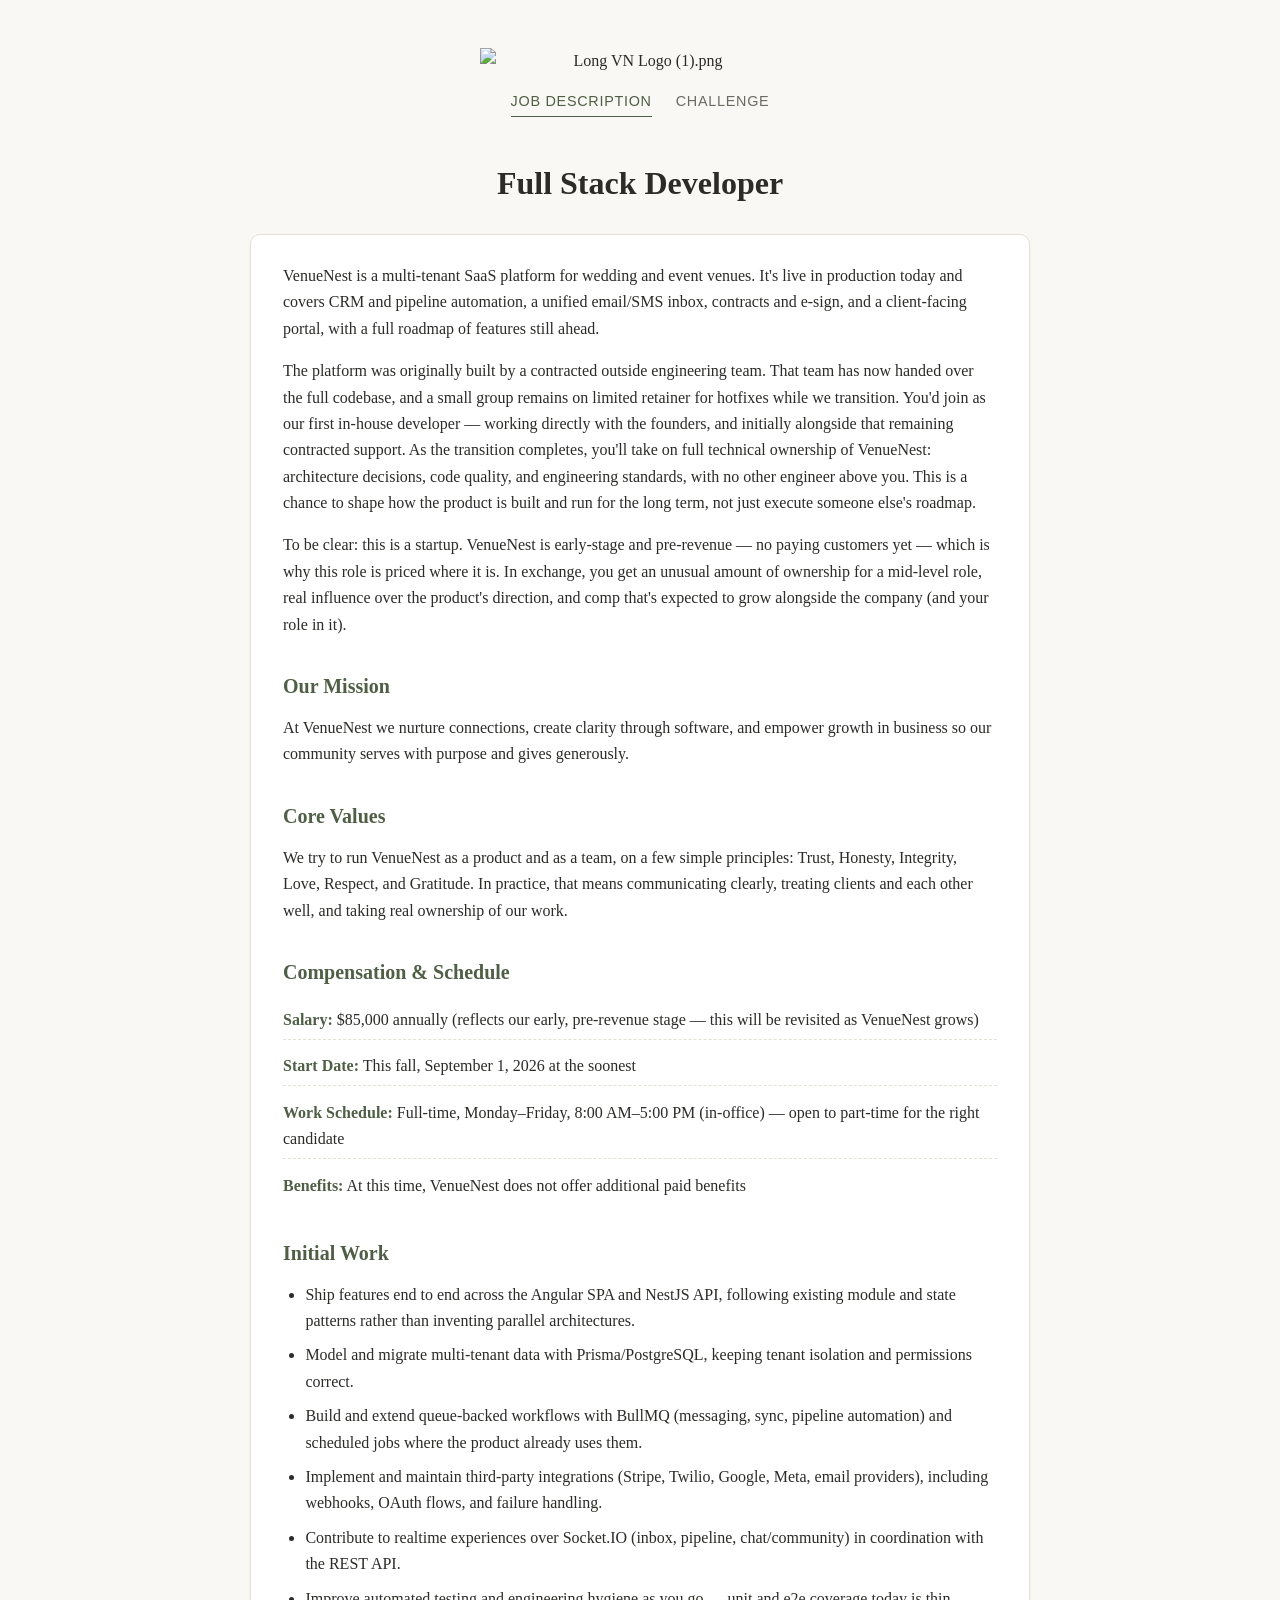
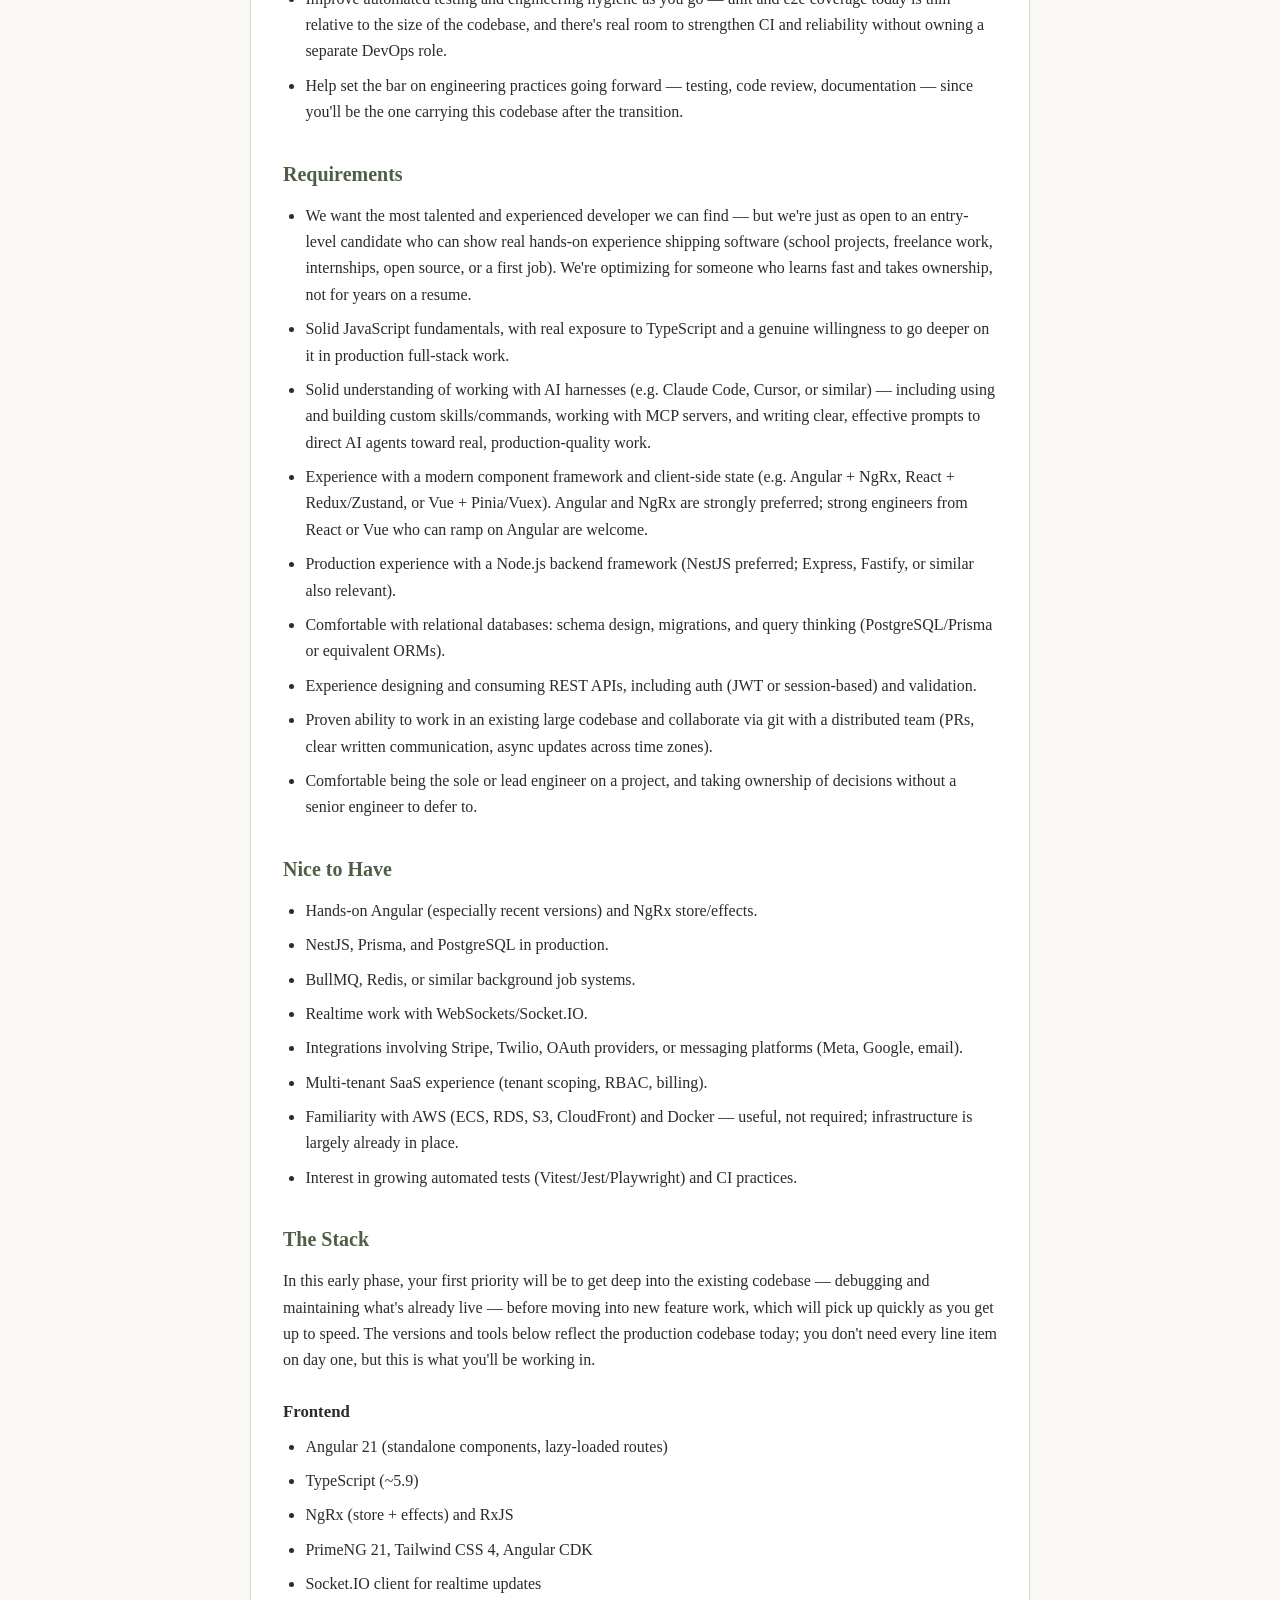
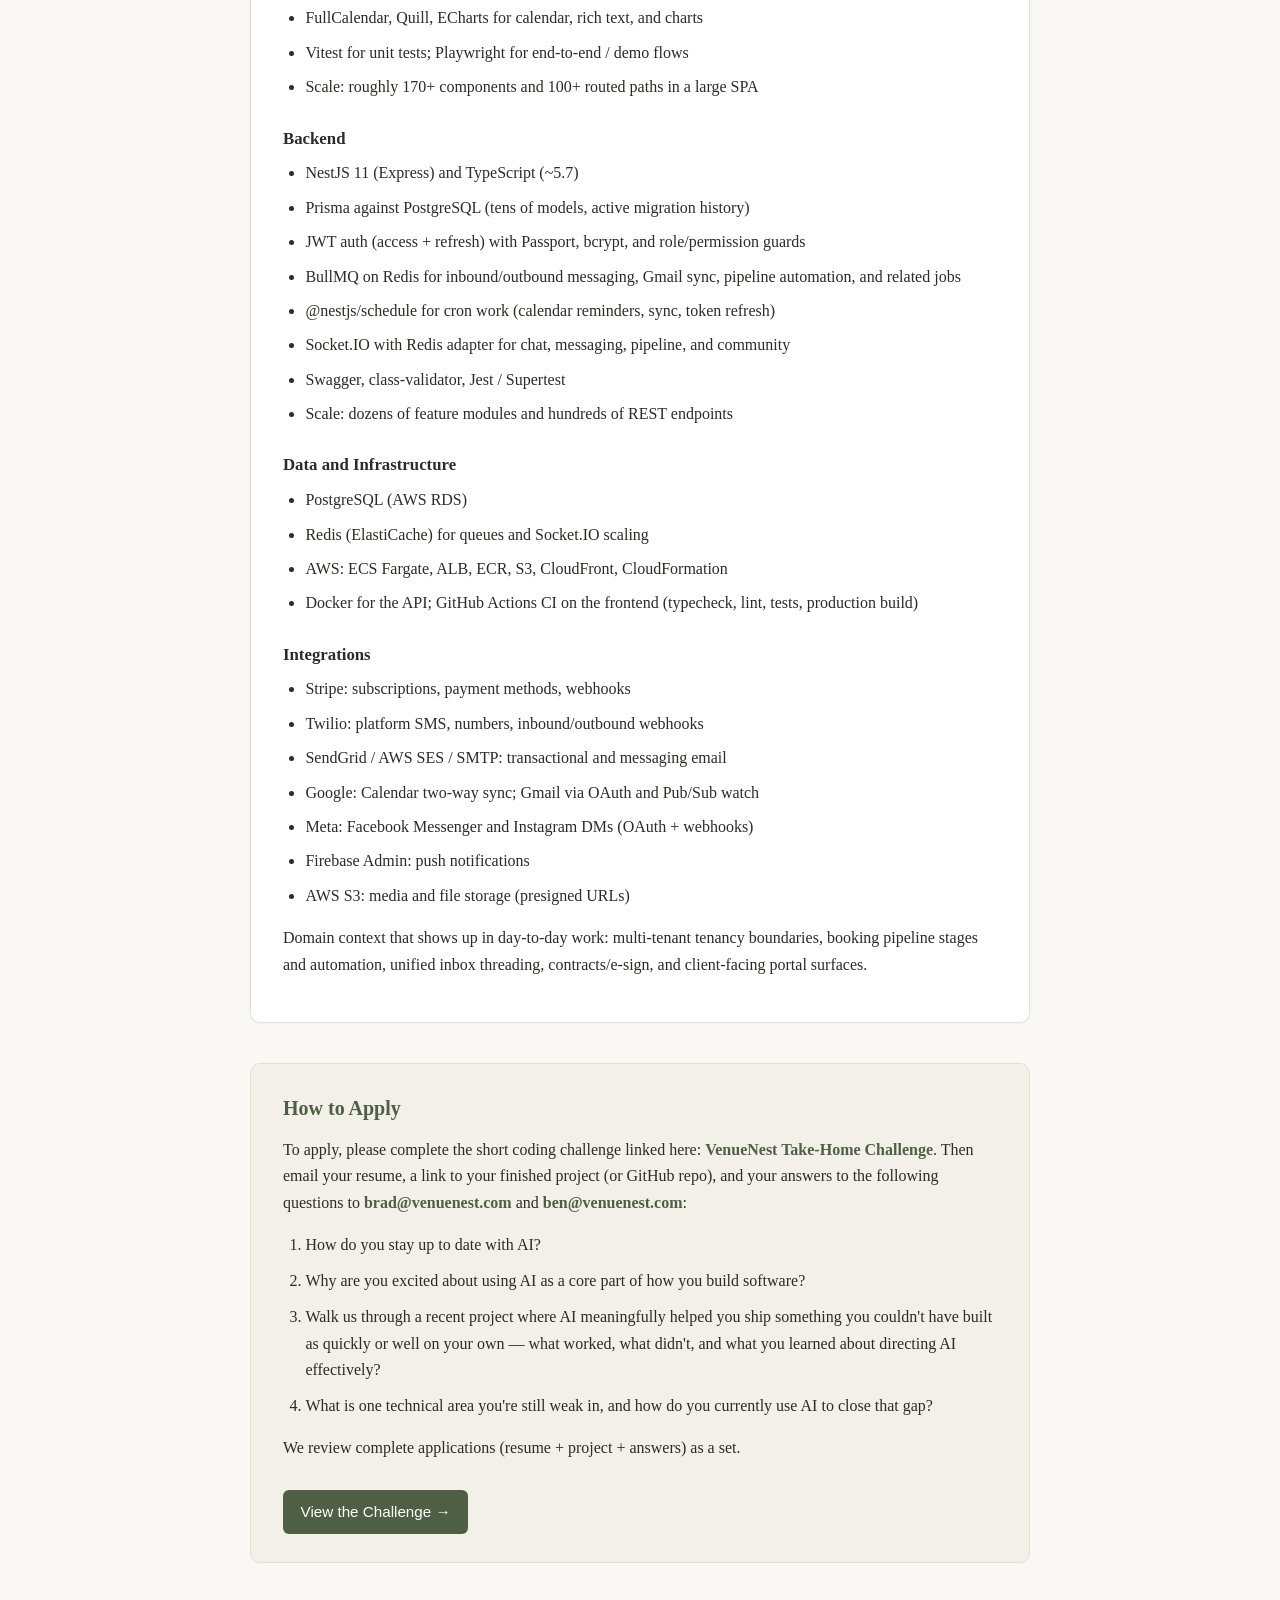
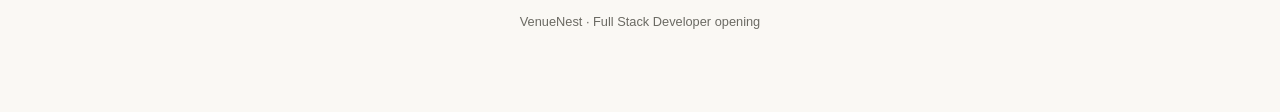
==== commit ec6083e0: "Replace hand-drawn logo with real VenueNest wordmark image" ====
--- a/index.html
+++ b/index.html
@@ -11,22 +11,9 @@
 <div class="wrap">
 
   <header class="brand">
-    <svg viewBox="0 0 100 100" xmlns="http://www.w3.org/2000/svg" aria-label="VenueNest logo">
-      <g fill="none" stroke="#6b7f5e" stroke-width="2.2" stroke-linecap="round">
-        <path d="M50 16 C 47 24, 47 30, 50 36" />
-        <path d="M50 20 C 42 22, 37 27, 35 33" />
-        <path d="M50 20 C 58 22, 63 27, 65 33" />
-        <ellipse cx="41" cy="26" rx="5" ry="3" transform="rotate(-30 41 26)" fill="#8fa77e" stroke="none"/>
-        <ellipse cx="59" cy="26" rx="5" ry="3" transform="rotate(30 59 26)" fill="#8fa77e" stroke="none"/>
-        <path d="M22 52 C 22 44, 34 38, 50 38 C 66 38, 78 44, 78 52" />
-        <path d="M26 56 C 26 49, 37 44, 50 44 C 63 44, 74 49, 74 56" />
-        <path d="M18 58 C 30 66, 70 66, 82 58 C 78 70, 65 78, 50 78 C 35 78, 22 70, 18 58 Z" fill="#f2f0e8" stroke="#6b7f5e"/>
-        <circle cx="43" cy="60" r="4.5" fill="#e8dfc8" stroke="#6b7f5e" stroke-width="1.4"/>
-        <circle cx="53" cy="63" r="4.5" fill="#e8dfc8" stroke="#6b7f5e" stroke-width="1.4"/>
-        <circle cx="48" cy="68" r="4.5" fill="#e8dfc8" stroke="#6b7f5e" stroke-width="1.4"/>
-      </g>
-    </svg>
-    <div class="wordmark">VenueNest</div>
+    <div class="logo-wrap">
+      <img fetchpriority="high" src="https://static.wixstatic.com/media/bb5f0c_f13cbf3256a544e7ac05f8396111678b~mv2.png/v1/crop/x_0,y_524,w_1940,h_500/fill/w_350,h_90,fp_0.50_0.50,q_85,usm_0.66_1.00_0.01,enc_avif,quality_auto/Long%20VN%20Logo%20(1).png" alt="Long VN Logo (1).png" style="object-fit: cover; object-position: 50% 50%; width: 100%;" data-ssr-src-done="true">
+    </div>
     <nav class="top">
       <a href="index.html" class="active">Job Description</a>
       <a href="challenge.html">Challenge</a>
--- a/styles.css
+++ b/styles.css
@@ -34,17 +34,15 @@
   margin-bottom: 2.5rem;
 }
 
-header.brand svg {
-  width: 72px;
-  height: 72px;
-  margin-bottom: 0.5rem;
+header.brand .logo-wrap {
+  max-width: 320px;
+  margin: 0 auto 0.5rem;
 }
 
-header.brand .wordmark {
-  font-size: 2.6rem;
-  letter-spacing: 0.02em;
-  color: var(--ink);
-  font-weight: 500;
+header.brand .logo-wrap img {
+  display: block;
+  width: 100%;
+  height: auto;
 }
 
 nav.top {
